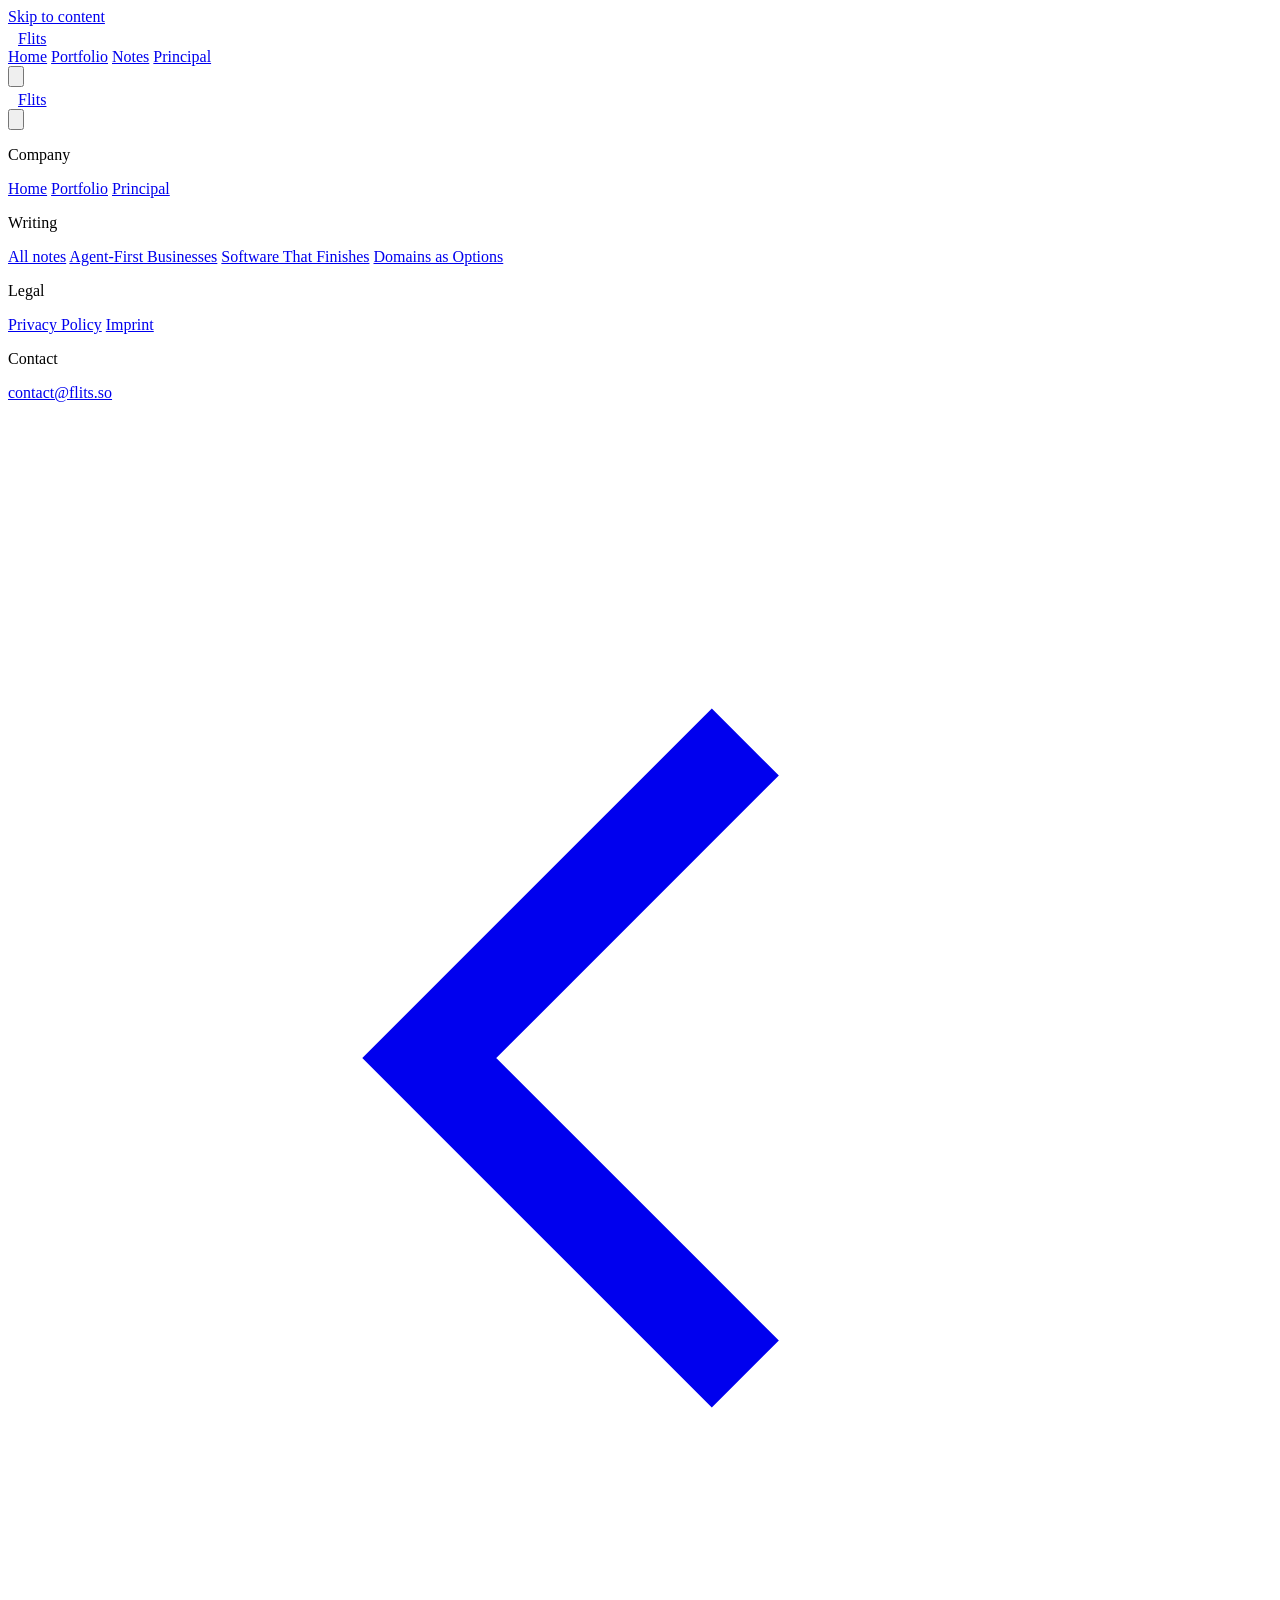
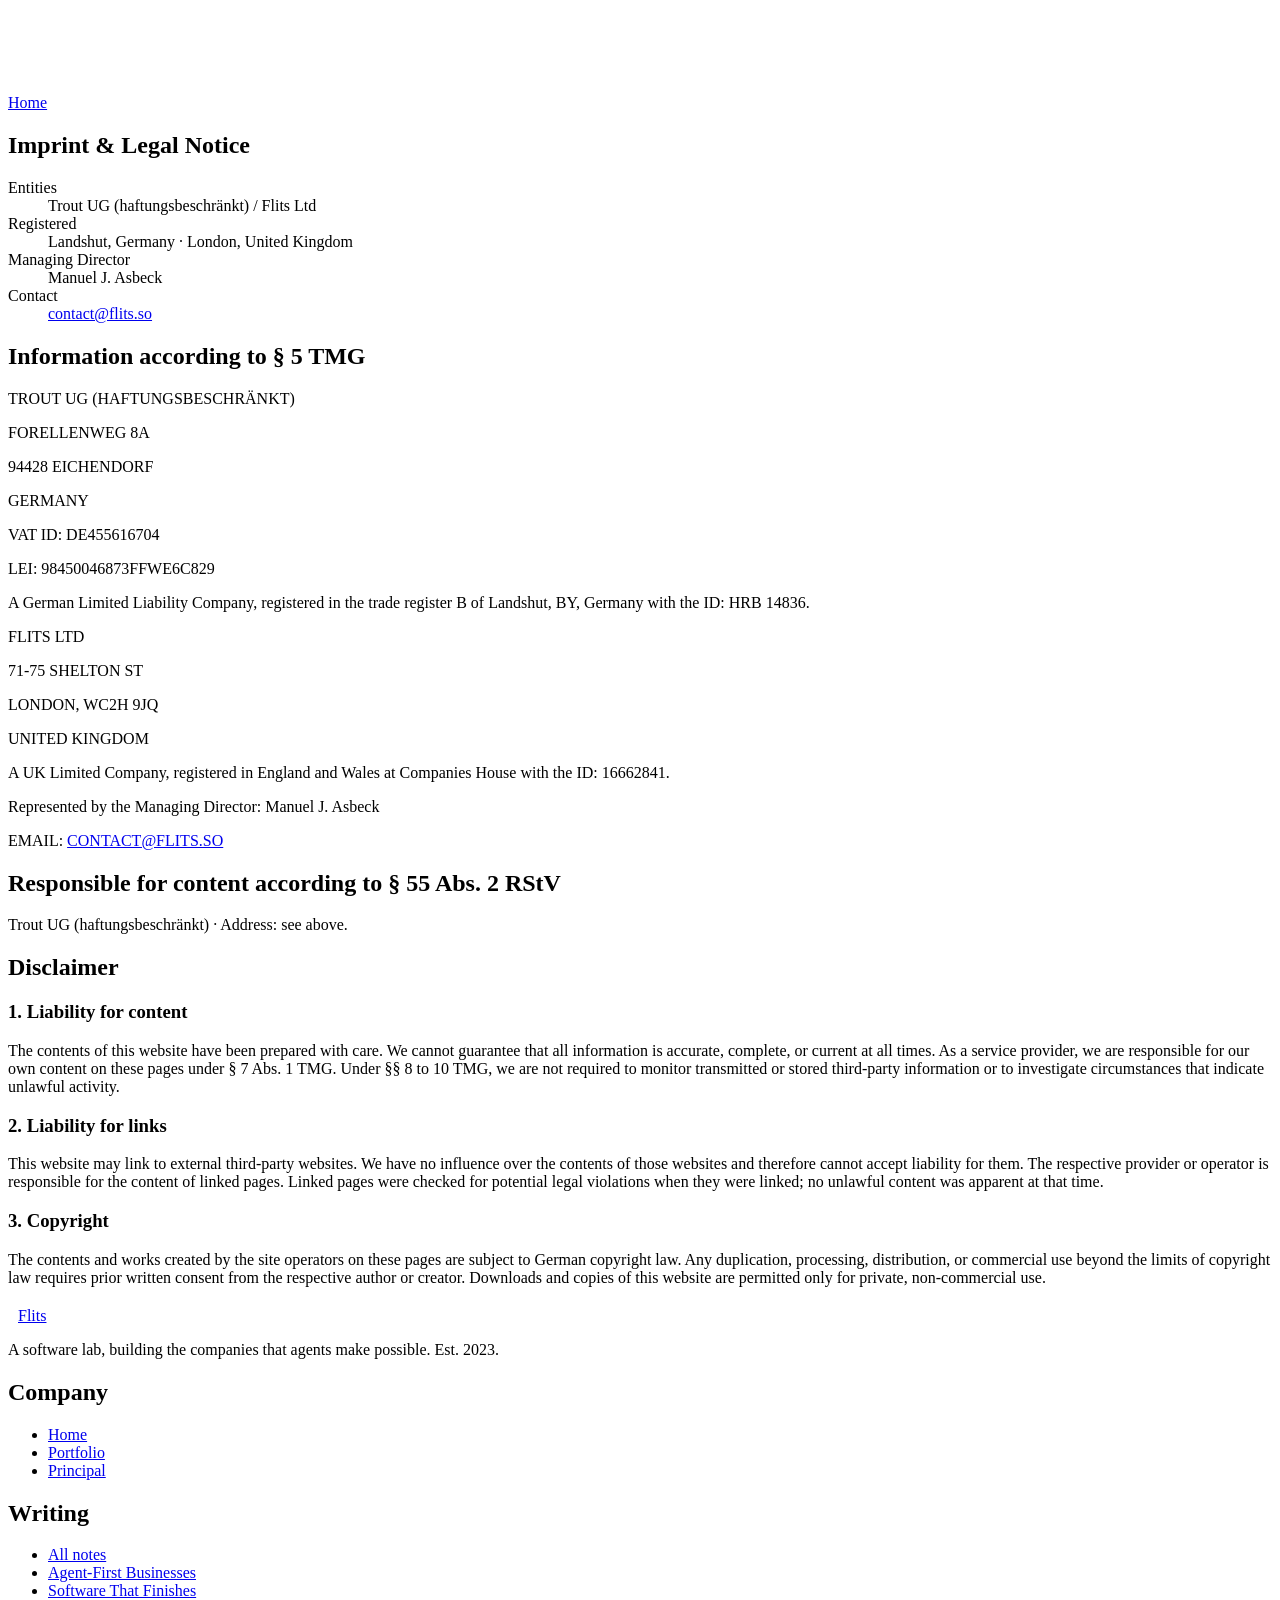
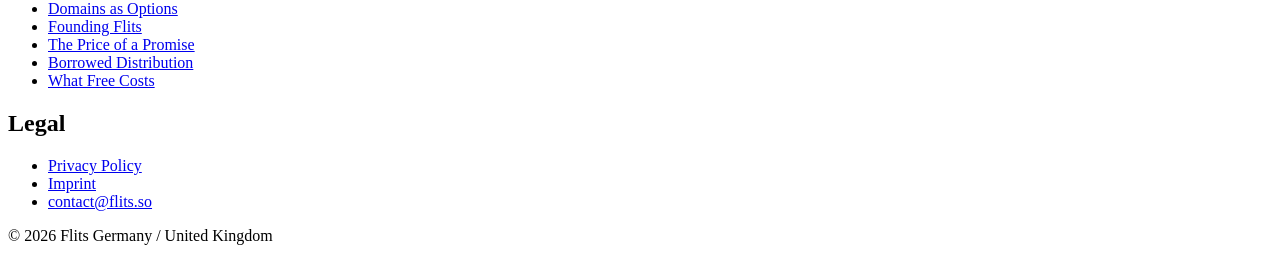
==== legal.html @ b99c8c39 "Migrate domain from flits.cc to flits.so; drop principal section from home Replace every flits.cc UR" ====
<!doctype html>
<html lang="en">
<head>
<meta charset="utf-8" />
<meta name="viewport" content="width=device-width, initial-scale=1" />
<title>Legal Notice &amp; Imprint · Flits</title>
<meta name="description" content="Legal imprint and company registration details for Flits. Operated by Trout UG (haftungsbeschränkt) and Flits Ltd, registered in Germany and the United Kingdom.">
<link rel="canonical" href="https://flits.so/legal">
<meta property="og:title" content="Legal Notice &amp; Imprint · Flits">
<meta property="og:description" content="Legal imprint and company registration details for Flits. Operated by Trout UG (haftungsbeschränkt) and Flits Ltd, registered in Germany and the United Kingdom.">
<meta property="og:url" content="https://flits.so/legal">
<meta property="og:type" content="website">
<meta property="og:site_name" content="Flits">
<meta property="og:image" content="https://flits.so/assets/og.png">
<meta property="og:image:width" content="1200">
<meta property="og:image:height" content="630">
<meta property="og:image:alt" content="Flits, a software lab. Building the companies that agents make possible.">
<meta name="twitter:card" content="summary_large_image">
<meta name="twitter:title" content="Legal Notice &amp; Imprint · Flits">
<meta name="twitter:description" content="Legal imprint and company registration details for Flits. Operated by Trout UG (haftungsbeschränkt) and Flits Ltd, registered in Germany and the United Kingdom.">
<meta name="twitter:image" content="https://flits.so/assets/og.png">
<link rel="preconnect" href="https://fonts.googleapis.com">
<link rel="preconnect" href="https://fonts.gstatic.com" crossorigin>
<link href="https://fonts.googleapis.com/css2?family=Inter:wght@400;500;600&display=swap" rel="stylesheet">
<link rel="stylesheet" href="/assets/flits.css?v=13">
<script src="/assets/theme-color.js?v=1"></script>
<link rel="icon" type="image/png" href="/assets/flits-logo-inverted.png">
<link rel="icon" type="image/png" href="/assets/flits-logo-inverted.png" media="(prefers-color-scheme: light)">
<link rel="icon" type="image/png" href="/assets/flits-logo.png" media="(prefers-color-scheme: dark)">
<script type="application/ld+json">
{
  "@context": "https://schema.org",
  "@graph": [
    {
      "@type": "WebPage",
      "url": "https://flits.so/legal",
      "name": "Legal Notice &amp; Imprint · Flits",
      "isPartOf": {
        "@id": "https://flits.so/#website"
      },
      "publisher": {
        "@id": "https://flits.so/#organization"
      }
    }
  ]
}
</script>
</head>
<body>

<a class="skip-link" href="#main">Skip to content</a>

<header class="site-header">
  <div class="wrap nav">
    <a class="wordmark" href="/"><img src="/assets/flits-mark.png" alt="" width="10" height="18"><span>Flits</span></a>
    <nav class="nav-links" aria-label="Primary">
      <a href="/">Home</a>
      <a href="/#portfolio">Portfolio</a>
      <a href="/notes">Notes</a>
      <a href="/principal">Principal</a>
    </nav>
    <div class="nav-actions">
      <button class="icon-btn" type="button" data-menu aria-label="Open menu" aria-controls="menu" aria-expanded="false">
        <svg viewBox="0 0 24 24" fill="none" stroke="currentColor" stroke-width="1.7" stroke-linejoin="round" aria-hidden="true"><rect x="3" y="4.75" width="18" height="14.5" rx="3.5"/><path d="M9.25 4.75v14.5" stroke-linecap="round"/><path d="M6.5 4.75h2.75v14.5H6.5A3.5 3.5 0 0 1 3 15.75v-7.5a3.5 3.5 0 0 1 3.5-3.5z" fill="currentColor" stroke="none" opacity="0.9"/></svg>
      </button>
    </div>
  </div>
</header>

<div class="menu" id="menu" data-open="false" aria-hidden="true">
  <div class="menu__bar wrap">
    <a class="wordmark" href="/"><img src="/assets/flits-mark.png" alt="" width="10" height="18"><span>Flits</span></a>
    <div class="nav-actions">
      <button class="icon-btn" type="button" data-menu-close aria-label="Close menu">
        <svg viewBox="0 0 24 24" fill="none" stroke="currentColor" stroke-width="1.7" stroke-linecap="round" aria-hidden="true"><path d="M6 6l12 12M18 6L6 18"/></svg>
      </button>
    </div>
  </div>
  <div class="menu__body">
    <div class="menu__group">
      <p class="menu__label">Company</p>
      <a href="/">Home</a>
      <a href="/#portfolio">Portfolio</a>
      <a href="/principal">Principal</a>
    </div>
    <div class="menu__group">
      <p class="menu__label">Writing</p>
      <!-- Most recent three only; the full list lives on /notes and in the footer. -->
      <a href="/notes">All notes</a>
      <a href="/notes/agent-first-businesses">Agent-First Businesses</a>
      <a href="/notes/software-that-finishes">Software That Finishes</a>
      <a href="/notes/domains-as-options">Domains as Options</a>
    </div>
    <div class="menu__group">
      <p class="menu__label">Legal</p>
      <a href="/privacy">Privacy Policy</a>
      <a href="/legal">Imprint</a>
    </div>
    <div class="menu__group">
      <p class="menu__label">Contact</p>
      <a href="mailto:contact@flits.so">contact@flits.so</a>
    </div>
  </div>
</div>


<main id="main">

  <div class="wrap" style="padding-top:24px">
    <a class="back-link" href="/"><svg viewBox="0 0 24 24" fill="none" stroke="currentColor" stroke-width="1.8" aria-hidden="true"><path d="M14 6l-6 6 6 6"/></svg>Home</a>
  </div>

  <section class="page-hero wrap">
    <div class="page-hero__inner">
      <h1 class="h1">Imprint &amp; Legal Notice</h1>
    </div>
  </section>

  <section class="wrap section--tight">
    <dl class="specs">
      <div><dt>Entities</dt><dd>Trout UG (haftungsbeschränkt) / Flits Ltd</dd></div>
      <div><dt>Registered</dt><dd>Landshut, Germany · London, United Kingdom</dd></div>
      <div><dt>Managing Director</dt><dd>Manuel J. Asbeck</dd></div>
      <div><dt>Contact</dt><dd><a href="mailto:contact@flits.so">contact@flits.so</a></dd></div>
    </dl>
  </section>

  <section class="wrap section--tight">
  <section class="prose">
    <h2>Information according to § 5 TMG</h2>
    <p class="kv">TROUT UG (HAFTUNGSBESCHRÄNKT)</p>
    <p class="kv">FORELLENWEG 8A</p>
    <p class="kv">94428 EICHENDORF</p>
    <p class="kv">GERMANY</p>
    <p class="kv">VAT ID: DE455616704</p>
    <p class="kv">LEI: 98450046873FFWE6C829</p>
    <p>A German Limited Liability Company, registered in the trade register B of Landshut, BY, Germany with the ID: HRB 14836.</p>
    <p class="kv">FLITS LTD</p>
    <p class="kv">71-75 SHELTON ST</p>
    <p class="kv">LONDON, WC2H 9JQ</p>
    <p class="kv">UNITED KINGDOM</p>
    <p>A UK Limited Company, registered in England and Wales at Companies House with the ID: 16662841.</p>
    <p>Represented by the Managing Director: Manuel J. Asbeck</p>
    <p class="kv">EMAIL: <a href="mailto:contact@flits.so">CONTACT@FLITS.SO</a></p>
  </section>

  <section class="prose">
    <h2>Responsible for content according to § 55 Abs. 2 RStV</h2>
    <p>Trout UG (haftungsbeschränkt) · Address: see above.</p>
  </section>

  <section class="prose">
    <h2>Disclaimer</h2>
    <h3>1. Liability for content</h3>
    <p>The contents of this website have been prepared with care. We cannot guarantee that all information is accurate, complete, or current at all times. As a service provider, we are responsible for our own content on these pages under § 7 Abs. 1 TMG. Under §§ 8 to 10 TMG, we are not required to monitor transmitted or stored third-party information or to investigate circumstances that indicate unlawful activity.</p>
    <h3>2. Liability for links</h3>
    <p>This website may link to external third-party websites. We have no influence over the contents of those websites and therefore cannot accept liability for them. The respective provider or operator is responsible for the content of linked pages. Linked pages were checked for potential legal violations when they were linked; no unlawful content was apparent at that time.</p>
    <h3>3. Copyright</h3>
    <p>The contents and works created by the site operators on these pages are subject to German copyright law. Any duplication, processing, distribution, or commercial use beyond the limits of copyright law requires prior written consent from the respective author or creator. Downloads and copies of this website are permitted only for private, non-commercial use.</p>
  </section>
  </section>

</main>

<footer class="site-footer">
  <div class="wrap">
    <div class="footer-grid">
      <div class="footer-brand">
        <a class="wordmark" href="/"><img src="/assets/flits-mark.png" alt="" width="10" height="18"><span>Flits</span></a>
        <p>A software lab, building the companies that agents make possible. Est. 2023.</p>
      </div>
      <div class="footer-col">
        <h2>Company</h2>
        <ul>
          <li><a href="/">Home</a></li>
          <li><a href="/#portfolio">Portfolio</a></li>
          <li><a href="/principal">Principal</a></li>
        </ul>
      </div>
      <div class="footer-col">
        <h2>Writing</h2>
        <ul>
          <li><a href="/notes">All notes</a></li>
          <li><a href="/notes/agent-first-businesses">Agent-First Businesses</a></li>
          <li><a href="/notes/software-that-finishes">Software That Finishes</a></li>
          <li><a href="/notes/domains-as-options">Domains as Options</a></li>
          <li><a href="/notes/founding-flits">Founding Flits</a></li>
          <li><a href="/notes/the-price-of-a-promise">The Price of a Promise</a></li>
          <li><a href="/notes/borrowed-distribution">Borrowed Distribution</a></li>
          <li><a href="/notes/what-free-costs">What Free Costs</a></li>
        </ul>
      </div>
      <div class="footer-col">
        <h2>Legal</h2>
        <ul>
          <li><a href="/privacy">Privacy Policy</a></li>
          <li><a href="/legal">Imprint</a></li>
          <li><a href="mailto:contact@flits.so">contact@flits.so</a></li>
        </ul>
      </div>
    </div>
    <div class="footer-bottom">
      <span>&copy; 2026 Flits</span>
      <span class="spacer">Germany / United Kingdom</span>
    </div>
  </div>
</footer>

<script src="/assets/flits.js?v=6" defer></script>
</body>
</html>
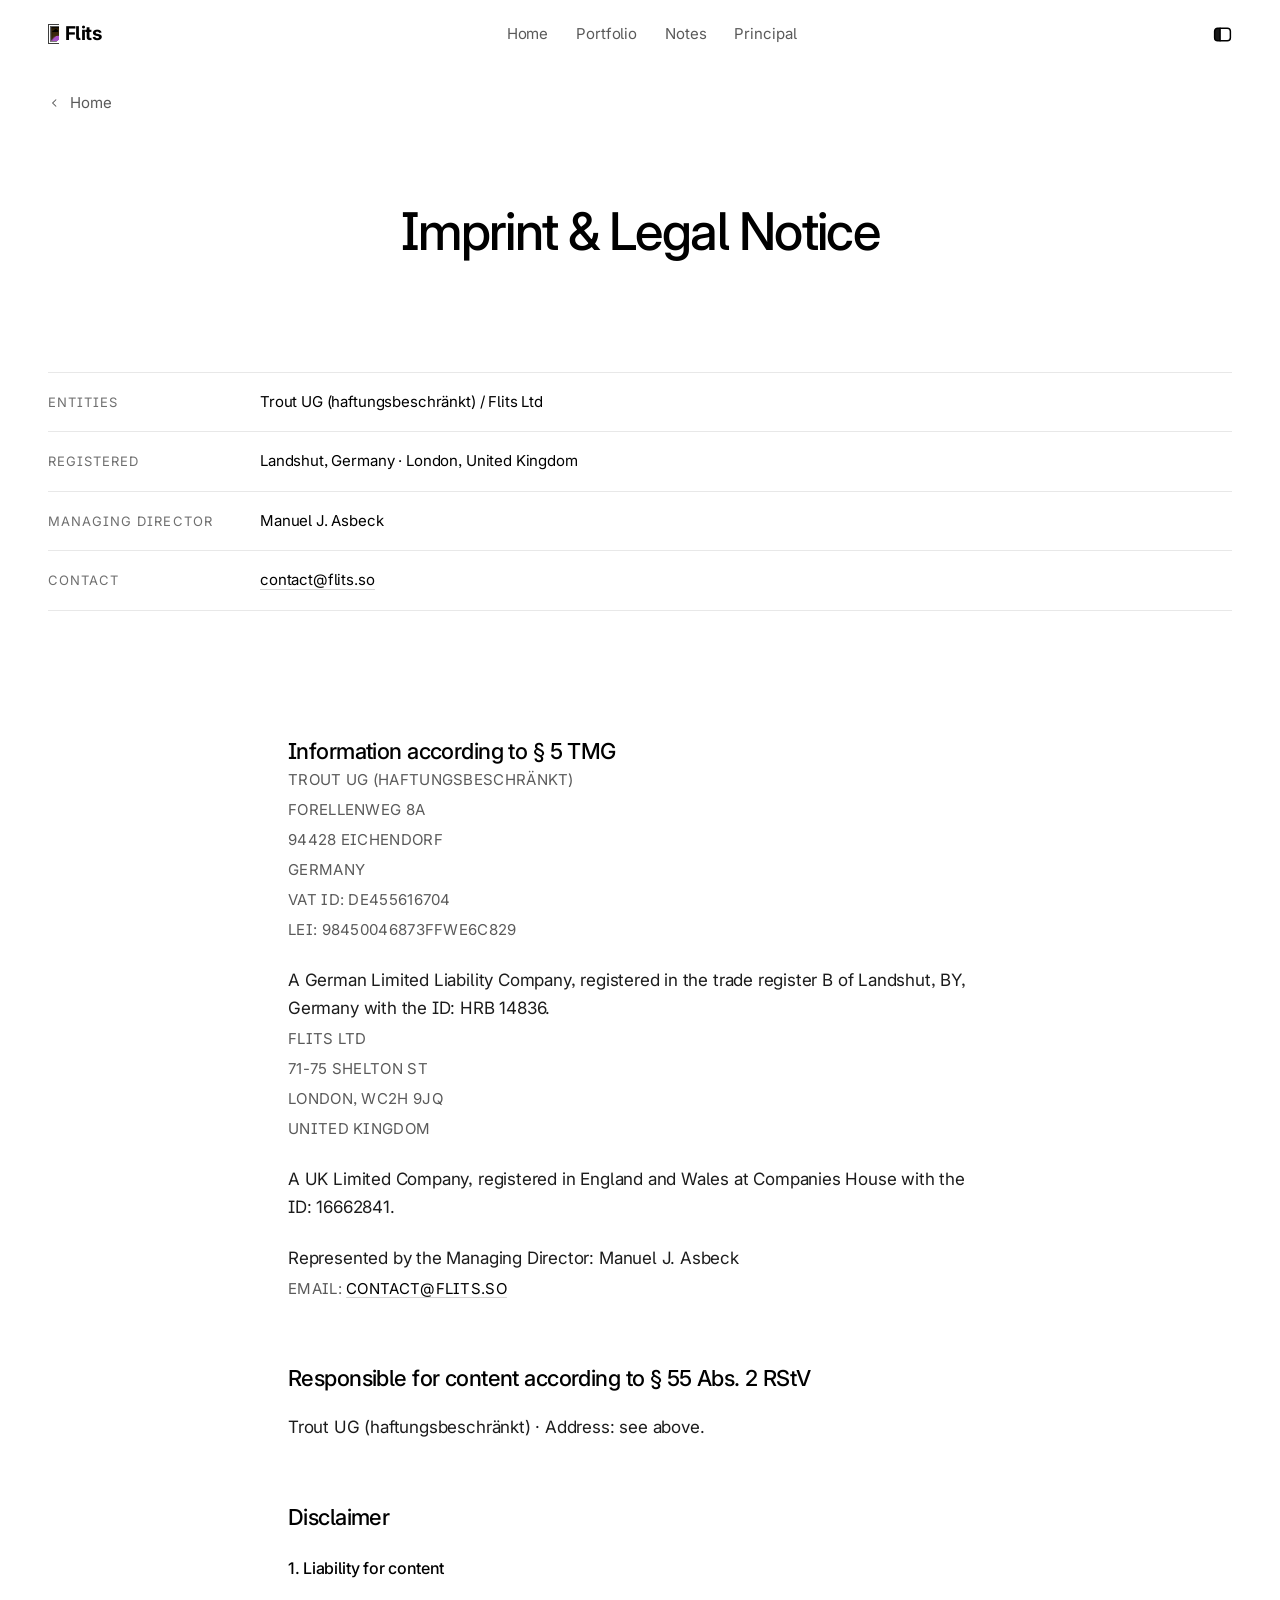
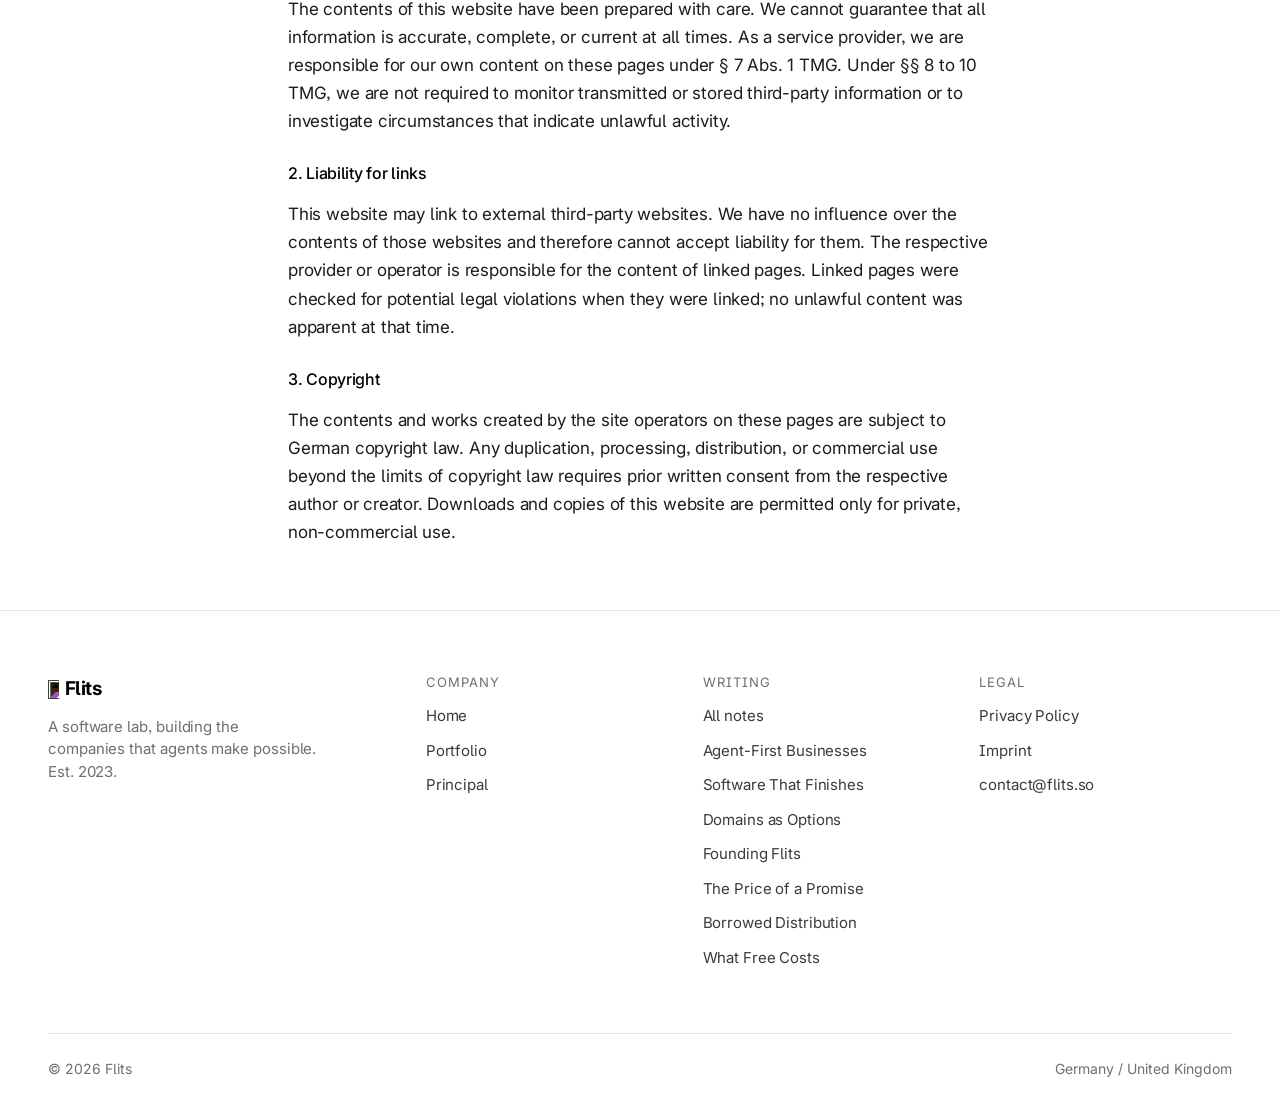
==== commit 46ec5c27: "Add occasional accent shapes behind the type One soft colour bleeding in from the edge of the window" ====
--- a/legal.html
+++ b/legal.html
@@ -22,7 +22,7 @@
 <link rel="preconnect" href="https://fonts.googleapis.com">
 <link rel="preconnect" href="https://fonts.gstatic.com" crossorigin>
 <link href="https://fonts.googleapis.com/css2?family=Inter:wght@400;500;600&display=swap" rel="stylesheet">
-<link rel="stylesheet" href="/assets/flits.css?v=13">
+<link rel="stylesheet" href="/assets/flits.css?v=14">
 <script src="/assets/theme-color.js?v=1"></script>
 <link rel="icon" type="image/png" href="/assets/flits-logo-inverted.png">
 <link rel="icon" type="image/png" href="/assets/flits-logo-inverted.png" media="(prefers-color-scheme: light)">
--- a/assets/flits.css
+++ b/assets/flits.css
@@ -0,0 +1,1286 @@
+/* Flits — design system
+   Black canvas, tight grotesque type, media cards, pill buttons.
+   Ships in dark and light; the palette follows the device setting. */
+
+/* ---------------------------------------------------------------- tokens */
+
+/* Dark is the base palette. Every colour below is overridden in the
+   prefers-color-scheme: light block — nothing else in this file hardcodes
+   a black or a white. */
+
+:root {
+  --bg: #000000;
+  --fg: #ffffff;
+  --muted: #a5a5a5;
+  --faint: #737373;
+  --line: rgba(255, 255, 255, 0.14);
+  --line-soft: rgba(255, 255, 255, 0.08);
+  --surface: #0e0e0e;
+  --surface-2: #171717;
+
+  /* translucent header once scrolled */
+  --header-bg: rgba(0, 0, 0, 0.72);
+  /* soft hover wash on ghost buttons and nav pills */
+  --hover-soft: rgba(255, 255, 255, 0.08);
+
+  /* reversed pair — primary button, selection, skip link */
+  --contrast-bg: #ffffff;
+  --contrast-fg: #000000;
+  --contrast-bg-hover: #d9d9d9;
+
+  --prose-fg: #e6e6e6;
+  --math-fg: #ededed;
+  --footer-link: #d4d4d4;
+
+  /* accent shapes: the one place colour is allowed to touch the canvas.
+     Same six hues as the gradient art, so a page and the art on it agree.
+     These are the pale end of each hue, because on black the tint is
+     multiplied down towards the canvas; the light block below swaps in the
+     saturated end, which is what a white canvas needs instead. */
+  --shape-blue: #7fc4ff;
+  --shape-teal: #86efce;
+  --shape-violet: #b6a6ff;
+  --shape-amber: #ffcd7a;
+  --shape-pink: #ffb4c8;
+  --shape-slate: #b7c2d6;
+
+  /* Ceiling, not a preference: past this the muted grey of a lede stops
+     clearing 4.5:1 against the tint it sits on. */
+  --shape-alpha: 0.28;
+  --shape-blur: 36px;
+
+  /* the wordmark PNG is white artwork; flip it on a light canvas */
+  --logo-filter: none;
+
+  --page: 1440px;
+  --gutter: 20px;
+  --nav-h: 64px;
+  --radius: 10px;
+  --radius-lg: 20px;
+
+  --section-y: clamp(56px, 8vw, 104px);
+
+  --ease: cubic-bezier(0.22, 0.61, 0.36, 1);
+}
+
+@media (prefers-color-scheme: light) {
+  :root {
+    --bg: #ffffff;
+    --fg: #000000;
+    --muted: #5a5a5a;
+    --faint: #6f6f6f;
+    --line: rgba(0, 0, 0, 0.16);
+    --line-soft: rgba(0, 0, 0, 0.09);
+    --surface: #f7f7f7;
+    --surface-2: #eeeeee;
+
+    --header-bg: rgba(255, 255, 255, 0.72);
+    --hover-soft: rgba(0, 0, 0, 0.06);
+
+    --contrast-bg: #000000;
+    --contrast-fg: #ffffff;
+    --contrast-bg-hover: #2e2e2e;
+
+    --prose-fg: #1c1c1c;
+    --math-fg: #111111;
+    --footer-link: #3a3a3a;
+
+    /* On white the tint is blended towards the canvas instead, so the pale
+       end of each hue would wash out to nothing. Same ceiling, same reason. */
+    --shape-blue: #2f7ff0;
+    --shape-teal: #12b892;
+    --shape-violet: #6f5cf0;
+    --shape-amber: #ef8f2c;
+    --shape-pink: #ef6a95;
+    --shape-slate: #6f7d96;
+
+    --shape-alpha: 0.32;
+
+    --logo-filter: invert(1);
+  }
+}
+
+@media (min-width: 768px) {
+  :root { --gutter: 32px; --nav-h: 68px; }
+}
+
+@media (min-width: 1280px) {
+  :root { --gutter: 48px; }
+}
+
+/* ---------------------------------------------------------------- reset */
+
+*, *::before, *::after { box-sizing: border-box; }
+
+* { margin: 0; padding: 0; }
+
+html {
+  background: var(--bg);
+  color-scheme: light dark;
+  -webkit-text-size-adjust: 100%;
+  scroll-behavior: smooth;
+}
+
+@media (prefers-reduced-motion: reduce) {
+  html { scroll-behavior: auto; }
+  *, *::before, *::after {
+    animation-duration: 0.001ms !important;
+    transition-duration: 0.001ms !important;
+  }
+}
+
+body {
+  background: var(--bg);
+  color: var(--fg);
+  font-family: "Inter", ui-sans-serif, -apple-system, BlinkMacSystemFont,
+    "Segoe UI", Helvetica, "Helvetica Neue", Arial, sans-serif;
+  font-size: 16px;
+  font-weight: 400;
+  line-height: 1.5;
+  font-feature-settings: "cv05" 1, "cv08" 1, "ss03" 1;
+  -webkit-font-smoothing: antialiased;
+  -moz-osx-font-smoothing: grayscale;
+  overflow-x: hidden;
+}
+
+img, svg, video { display: block; max-width: 100%; }
+
+a { color: inherit; }
+
+ul, ol { list-style: none; }
+
+button {
+  font: inherit;
+  color: inherit;
+  background: none;
+  border: 0;
+  cursor: pointer;
+}
+
+::selection { background: var(--contrast-bg); color: var(--contrast-fg); }
+
+:focus-visible {
+  outline: 2px solid var(--fg);
+  outline-offset: 3px;
+  border-radius: 4px;
+}
+
+.sr-only {
+  position: absolute;
+  width: 1px;
+  height: 1px;
+  padding: 0;
+  overflow: hidden;
+  clip: rect(0 0 0 0);
+  white-space: nowrap;
+  border: 0;
+}
+
+.skip-link {
+  position: absolute;
+  top: 8px;
+  left: 8px;
+  z-index: 200;
+  padding: 10px 16px;
+  border-radius: 999px;
+  background: var(--contrast-bg);
+  color: var(--contrast-fg);
+  transform: translateY(-200%);
+}
+
+.skip-link:focus { transform: none; }
+
+/* ---------------------------------------------------------------- layout */
+
+.wrap {
+  width: 100%;
+  max-width: var(--page);
+  margin: 0 auto;
+  padding-inline: var(--gutter);
+}
+
+.section { padding-block: var(--section-y); }
+
+/* anchors clear the sticky bar */
+[id] { scroll-margin-top: calc(var(--nav-h) + 20px); }
+
+.section--tight { padding-block: clamp(40px, 5vw, 72px); }
+
+.rule {
+  border: 0;
+  border-top: 1px solid var(--line-soft);
+}
+
+/* ---------------------------------------------------------------- type */
+
+h1, h2, h3, h4 {
+  font-weight: 500;
+  letter-spacing: -0.02em;
+  line-height: 1.1;
+  text-wrap: balance;
+}
+
+.display {
+  font-size: clamp(2.125rem, 7.6vw, 4.25rem);
+  line-height: 1.06;
+  letter-spacing: -0.03em;
+}
+
+.h1 {
+  font-size: clamp(1.875rem, 6.6vw, 3.25rem);
+  line-height: 1.07;
+  letter-spacing: -0.03em;
+}
+
+.h2 {
+  font-size: clamp(1.1875rem, 4.4vw, 1.75rem);
+  font-weight: 400;
+  line-height: 1.15;
+  letter-spacing: -0.025em;
+}
+
+.h3 {
+  font-size: clamp(1.0625rem, 1.8vw, 1.1875rem);
+  letter-spacing: -0.022em;
+}
+
+.lede {
+  font-size: clamp(1rem, 3.7vw, 1.125rem);
+  line-height: 1.5;
+  letter-spacing: -0.011em;
+  color: var(--muted);
+  text-wrap: pretty;
+}
+
+.eyebrow {
+  display: flex;
+  flex-wrap: wrap;
+  align-items: center;
+  gap: 8px 16px;
+  font-size: clamp(0.875rem, 3.2vw, 0.9375rem);
+  letter-spacing: -0.005em;
+  color: var(--faint);
+}
+
+.eyebrow strong {
+  font-weight: 400;
+  color: var(--fg);
+}
+
+.center { text-align: center; }
+
+.center .eyebrow { justify-content: center; }
+
+.stack > * + * { margin-top: var(--stack, 24px); }
+
+/* ---------------------------------------------------------------- header */
+
+.site-header {
+  position: sticky;
+  top: 0;
+  z-index: 100;
+  background: transparent;
+  transition: background 0.25s var(--ease), backdrop-filter 0.25s var(--ease);
+}
+
+.site-header.is-stuck {
+  background: var(--header-bg);
+  backdrop-filter: saturate(160%) blur(14px);
+  -webkit-backdrop-filter: saturate(160%) blur(14px);
+}
+
+.nav {
+  display: flex;
+  align-items: center;
+  justify-content: space-between;
+  gap: 24px;
+  height: var(--nav-h);
+}
+
+.wordmark {
+  display: inline-flex;
+  align-items: center;
+  gap: 6px;
+  font-size: clamp(1.0625rem, 4vw, 1.1875rem);
+  font-weight: 700;
+  letter-spacing: -0.032em;
+  text-decoration: none;
+}
+
+.wordmark img {
+  width: auto;
+  height: 1.05em;
+  filter: var(--logo-filter);
+}
+
+.nav-links {
+  display: none;
+  align-items: center;
+  gap: 4px;
+}
+
+.nav-links a {
+  padding: 8px 12px;
+  border-radius: 999px;
+  font-size: 0.9375rem;
+  letter-spacing: -0.008em;
+  color: var(--muted);
+  text-decoration: none;
+  transition: color 0.18s var(--ease), background 0.18s var(--ease);
+}
+
+.nav-links a:hover,
+.nav-links a[aria-current="page"] {
+  color: var(--fg);
+  background: var(--hover-soft);
+}
+
+.nav-actions {
+  display: flex;
+  align-items: center;
+  gap: 2px;
+  margin-right: -10px;
+}
+
+.icon-btn {
+  display: inline-grid;
+  place-items: center;
+  width: 40px;
+  height: 40px;
+  border-radius: 999px;
+  color: var(--fg);
+  transition: opacity 0.18s var(--ease), background 0.18s var(--ease);
+}
+
+.icon-btn:hover { opacity: 0.65; }
+
+.icon-btn svg {
+  width: 21px;
+  height: 21px;
+  stroke: currentColor;
+}
+
+@media (min-width: 900px) {
+  .nav-links { display: flex; }
+}
+
+/* ---- slide-over menu ---- */
+
+.menu {
+  position: fixed;
+  inset: 0;
+  z-index: 150;
+  display: grid;
+  grid-template-rows: var(--nav-h) 1fr;
+  background: var(--bg);
+  visibility: hidden;
+  opacity: 0;
+  transition: opacity 0.22s var(--ease), visibility 0.22s var(--ease);
+}
+
+.menu[data-open="true"] {
+  visibility: visible;
+  opacity: 1;
+}
+
+/* The panel fades in over a page of the same colour, so on its own the fade
+   is invisible and opening reads as an instant jump. The groups carry the
+   motion instead: they rise and settle in sequence, which is the part the eye
+   actually registers. The delays apply only while opening, so closing
+   collapses at once rather than unwinding. */
+
+.menu__group {
+  opacity: 0;
+  transform: translateY(12px);
+  transition: opacity 0.3s var(--ease), transform 0.3s var(--ease);
+}
+
+.menu[data-open="true"] .menu__group {
+  opacity: 1;
+  transform: none;
+}
+
+.menu[data-open="true"] .menu__group:nth-child(1) { transition-delay: 0.05s; }
+.menu[data-open="true"] .menu__group:nth-child(2) { transition-delay: 0.1s; }
+.menu[data-open="true"] .menu__group:nth-child(3) { transition-delay: 0.15s; }
+.menu[data-open="true"] .menu__group:nth-child(4) { transition-delay: 0.2s; }
+
+@media (prefers-reduced-motion: reduce) {
+  .menu__group { opacity: 1; transform: none; }
+  .menu[data-open="true"] .menu__group { transition-delay: 0s; }
+}
+
+.menu__bar {
+  display: flex;
+  align-items: center;
+  justify-content: space-between;
+  width: 100%;
+  max-width: var(--page);
+  margin: 0 auto;
+  padding-inline: var(--gutter);
+}
+
+.menu__body {
+  overflow-y: auto;
+  padding: 24px var(--gutter) 64px;
+  width: 100%;
+  max-width: var(--page);
+  margin: 0 auto;
+}
+
+.menu__group + .menu__group {
+  margin-top: 32px;
+  padding-top: 32px;
+  border-top: 1px solid var(--line-soft);
+}
+
+.menu__label {
+  font-size: 0.8125rem;
+  letter-spacing: 0.06em;
+  text-transform: uppercase;
+  color: var(--faint);
+  margin-bottom: 12px;
+}
+
+.menu__body a {
+  display: block;
+  padding: 9px 0;
+  font-size: 1.1875rem;
+  font-weight: 500;
+  letter-spacing: -0.026em;
+  text-decoration: none;
+}
+
+.menu__body a:hover { color: var(--muted); }
+
+body.is-locked { overflow: hidden; }
+
+/* ---- search overlay ---- */
+
+.search {
+  position: fixed;
+  inset: 0;
+  z-index: 160;
+  background: var(--bg);
+  display: grid;
+  grid-template-rows: auto 1fr;
+  visibility: hidden;
+  opacity: 0;
+  transition: opacity 0.18s var(--ease), visibility 0.18s var(--ease);
+}
+
+.search[data-open="true"] {
+  visibility: visible;
+  opacity: 1;
+}
+
+.search__bar {
+  display: flex;
+  align-items: center;
+  gap: 12px;
+  height: var(--nav-h);
+  border-bottom: 1px solid var(--line-soft);
+}
+
+.search__bar svg {
+  flex: none;
+  width: 22px;
+  height: 22px;
+  stroke: var(--muted);
+}
+
+.search__bar input {
+  flex: 1;
+  min-width: 0;
+  height: 100%;
+  border: 0;
+  background: none;
+  color: var(--fg);
+  font: inherit;
+  font-size: 1rem;
+  letter-spacing: -0.01em;
+  outline: none;
+}
+
+.search__bar input::placeholder { color: var(--faint); }
+
+.search__results {
+  overflow-y: auto;
+  padding: 12px var(--gutter) 64px;
+}
+
+.search__results a {
+  display: block;
+  padding: 18px 0;
+  border-bottom: 1px solid var(--line-soft);
+  text-decoration: none;
+}
+
+.search__results a:hover { opacity: 0.7; }
+
+.search__results h2 {
+  font-size: 1rem;
+  font-weight: 400;
+  letter-spacing: -0.018em;
+}
+
+.search__results p {
+  margin-top: 4px;
+  font-size: 0.9375rem;
+  color: var(--faint);
+}
+
+.search__empty {
+  padding: 24px 0;
+  color: var(--faint);
+}
+
+/* ---------------------------------------------------------------- buttons */
+
+.btn {
+  display: inline-flex;
+  align-items: center;
+  justify-content: center;
+  gap: 8px;
+  min-height: 46px;
+  padding: 0 22px;
+  border-radius: 999px;
+  font-size: clamp(0.875rem, 3.3vw, 0.9375rem);
+  font-weight: 500;
+  letter-spacing: -0.012em;
+  text-decoration: none;
+  white-space: nowrap;
+  transition: background 0.18s var(--ease), color 0.18s var(--ease),
+    border-color 0.18s var(--ease), transform 0.18s var(--ease);
+}
+
+.btn:active { transform: scale(0.985); }
+
+.btn--primary {
+  background: var(--contrast-bg);
+  color: var(--contrast-fg);
+}
+
+.btn--primary:hover { background: var(--contrast-bg-hover); }
+
+.btn--ghost {
+  border: 1px solid var(--line);
+  color: var(--fg);
+}
+
+.btn--ghost:hover {
+  background: var(--hover-soft);
+  border-color: transparent;
+}
+
+.btn-row {
+  display: flex;
+  flex-wrap: wrap;
+  gap: 10px;
+}
+
+.hero .btn-row { flex-wrap: nowrap; }
+
+@media (max-width: 420px) {
+  .hero .btn { padding: 0 18px; }
+}
+
+.center .btn-row { justify-content: center; }
+
+/* ---------------------------------------------------------------- section head */
+
+.section-head {
+  display: flex;
+  align-items: center;
+  justify-content: space-between;
+  gap: 24px;
+  margin-bottom: clamp(24px, 3vw, 40px);
+}
+
+.view-all {
+  flex: none;
+  align-self: center;
+  font-size: 0.875rem;
+  line-height: 1;
+  letter-spacing: -0.01em;
+  color: var(--faint);
+  text-decoration: none;
+  transition: color 0.18s var(--ease);
+}
+
+.view-all:hover { color: var(--muted); }
+
+/* ---------------------------------------------------------------- rails & grids */
+
+.rail {
+  display: grid;
+  grid-auto-flow: column;
+  grid-auto-columns: 72%;
+  gap: 16px;
+  overflow-x: auto;
+  overscroll-behavior-inline: contain;
+  scroll-snap-type: x mandatory;
+  scroll-padding-inline: var(--gutter);
+  padding-inline: var(--gutter);
+  margin-inline: calc(-1 * var(--gutter));
+  scrollbar-width: none;
+}
+
+.rail::-webkit-scrollbar { display: none; }
+
+.rail > * { scroll-snap-align: start; }
+
+@media (min-width: 600px) {
+  .rail { grid-auto-columns: 46%; }
+}
+
+@media (min-width: 1024px) {
+  .rail {
+    grid-auto-flow: row;
+    grid-template-columns: repeat(var(--cols, 3), minmax(0, 1fr));
+    gap: 24px 24px;
+    overflow: visible;
+    padding-inline: 0;
+    margin-inline: 0;
+  }
+}
+
+.grid {
+  display: grid;
+  gap: 24px;
+}
+
+@media (min-width: 700px) {
+  .grid--2 { grid-template-columns: repeat(2, minmax(0, 1fr)); }
+}
+
+@media (min-width: 560px) {
+  .grid--3 { grid-template-columns: repeat(2, minmax(0, 1fr)); }
+}
+
+@media (min-width: 900px) {
+  .grid--3 { grid-template-columns: repeat(3, minmax(0, 1fr)); }
+}
+
+/* ---------------------------------------------------------------- cards */
+
+.card {
+  display: flex;
+  flex-direction: column;
+  gap: 16px;
+  color: inherit;
+  text-decoration: none;
+}
+
+.card__media {
+  position: relative;
+  overflow: hidden;
+  border-radius: var(--radius);
+  aspect-ratio: 1 / 1;
+  background: var(--surface-2);
+}
+
+.card__media--wide { aspect-ratio: 16 / 10; }
+
+.card__media > * {
+  position: absolute;
+  inset: 0;
+  width: 100%;
+  height: 100%;
+  object-fit: cover;
+  transition: transform 0.5s var(--ease);
+}
+
+.card:hover .card__media > * { transform: scale(1.03); }
+
+.card__title {
+  font-size: clamp(1.0625rem, 4.2vw, 1.1875rem);
+  font-weight: 400;
+  line-height: 1.22;
+  letter-spacing: -0.02em;
+  text-wrap: pretty;
+}
+
+.card:hover .card__title { color: var(--muted); }
+
+.card__meta {
+  display: flex;
+  flex-wrap: wrap;
+  gap: 6px 18px;
+  margin-top: auto;
+  padding-top: 4px;
+  font-size: clamp(0.8125rem, 3.1vw, 0.875rem);
+  letter-spacing: -0.005em;
+  color: var(--faint);
+}
+
+.card__meta span:first-child { color: var(--fg); }
+
+.card__body {
+  display: flex;
+  flex-direction: column;
+  gap: 10px;
+  flex: 1;
+}
+
+/* ---- panel card (text only, bordered) ---- */
+
+.panel {
+  display: flex;
+  flex-direction: column;
+  gap: 8px;
+  padding: 22px 20px 24px;
+  border: 1px solid var(--line-soft);
+  border-radius: var(--radius-lg);
+  background: var(--surface);
+  color: inherit;
+  text-decoration: none;
+  transition: background 0.2s var(--ease), border-color 0.2s var(--ease);
+}
+
+a.panel:hover {
+  background: var(--surface-2);
+  border-color: var(--line);
+}
+
+.panel__index {
+  font-size: 0.75rem;
+  letter-spacing: 0.08em;
+  text-transform: uppercase;
+  color: var(--faint);
+}
+
+.panel p {
+  font-size: 0.9375rem;
+  line-height: 1.45;
+  color: var(--muted);
+  letter-spacing: -0.008em;
+  text-wrap: pretty;
+}
+
+/* ---------------------------------------------------------------- hero */
+
+.hero {
+  padding-top: clamp(48px, 9vw, 108px);
+  padding-bottom: clamp(40px, 6vw, 72px);
+}
+
+.hero__inner {
+  max-width: 920px;
+  margin: 0 auto;
+  display: flex;
+  flex-direction: column;
+  align-items: center;
+  gap: clamp(20px, 3vw, 32px);
+}
+
+.hero .lede { max-width: 640px; }
+
+.page-hero {
+  padding-top: clamp(40px, 7vw, 88px);
+  padding-bottom: clamp(28px, 4vw, 48px);
+}
+
+.page-hero__inner {
+  max-width: 860px;
+  margin-inline: auto;
+  display: flex;
+  flex-direction: column;
+  align-items: center;
+  text-align: center;
+  gap: clamp(16px, 2.4vw, 24px);
+}
+
+.page-hero .eyebrow { justify-content: center; }
+
+.page-hero .lede { max-width: 680px; }
+
+/* ---------------------------------------------------------------- gradient art */
+
+.art {
+  position: absolute;
+  inset: 0;
+  border-radius: inherit;
+}
+
+.art--1 {
+  background:
+    radial-gradient(120% 90% at 18% 12%, #7fe4ff 0%, rgba(127, 228, 255, 0) 58%),
+    radial-gradient(100% 100% at 82% 26%, #ffffff 0%, rgba(255, 255, 255, 0) 46%),
+    linear-gradient(148deg, #34c6f4 0%, #1f5fe0 46%, #0b2f8f 100%);
+}
+
+.art--2 {
+  background:
+    radial-gradient(90% 80% at 78% 18%, #ffd977 0%, rgba(255, 217, 119, 0) 60%),
+    radial-gradient(80% 80% at 12% 84%, #ff8a5c 0%, rgba(255, 138, 92, 0) 62%),
+    linear-gradient(160deg, #f7b733 0%, #e2573c 58%, #7a1f3d 100%);
+}
+
+.art--3 {
+  background:
+    radial-gradient(100% 90% at 24% 78%, #b6a6ff 0%, rgba(182, 166, 255, 0) 60%),
+    radial-gradient(80% 70% at 80% 20%, #ffffff 0%, rgba(255, 255, 255, 0) 52%),
+    linear-gradient(140deg, #6f5cf0 0%, #3a2ca8 52%, #140f3a 100%);
+}
+
+.art--4 {
+  background:
+    radial-gradient(90% 90% at 20% 22%, #9ff5d2 0%, rgba(159, 245, 210, 0) 58%),
+    radial-gradient(90% 80% at 84% 82%, #1f8f7a 0%, rgba(31, 143, 122, 0) 62%),
+    linear-gradient(152deg, #3fd6a8 0%, #12806f 54%, #05302f 100%);
+}
+
+.art--5 {
+  background:
+    radial-gradient(100% 80% at 76% 24%, #ffb4c8 0%, rgba(255, 180, 200, 0) 58%),
+    radial-gradient(80% 80% at 16% 80%, #6b4bff 0%, rgba(107, 75, 255, 0) 60%),
+    linear-gradient(146deg, #ff7ea8 0%, #b0399b 52%, #2b1358 100%);
+}
+
+.art--6 {
+  background:
+    radial-gradient(110% 90% at 30% 20%, #e9e9e9 0%, rgba(233, 233, 233, 0) 56%),
+    radial-gradient(90% 80% at 84% 78%, #4a4a4a 0%, rgba(74, 74, 74, 0) 60%),
+    linear-gradient(150deg, #c9c9c9 0%, #6c6c6c 50%, #121212 100%);
+}
+
+.art--grain::after {
+  content: "";
+  position: absolute;
+  inset: 0;
+  opacity: 0.16;
+  background-image: radial-gradient(rgba(255, 255, 255, 0.45) 0.5px, transparent 0.6px);
+  background-size: 4px 4px;
+}
+
+.banner {
+  position: relative;
+  overflow: hidden;
+  border-radius: var(--radius-lg);
+  aspect-ratio: 16 / 9;
+}
+
+@media (min-width: 900px) {
+  .banner { aspect-ratio: 21 / 8; }
+}
+
+/* ---------------------------------------------------------------- accent shapes
+
+   One soft colour, bleeding in from the edge of the page and sitting behind
+   the type. Occasional on purpose: a page gets one, a long page gets two far
+   apart, most pages get none, and it only goes where a stretch of the page is
+   otherwise plain type.
+
+   Decorative and nothing else. The element holds no content, is hidden from
+   assistive technology at the call site, never takes a pointer event, and no
+   layout depends on it. Remove the span and the page is unchanged.
+
+   How it stays behind the words: the section isolates itself, so the shape
+   can sit at z-index -1. That paints it above the section's own background
+   and below every word in it, without touching the content markup. */
+
+.shape-field {
+  position: relative;
+  isolation: isolate;
+}
+
+/* A shape is meant to run off the side of the window; it is not meant to make
+   the document wider than the window, which on a phone costs the reader a
+   zoomed-out page. Clipping here rather than on the section itself is what
+   keeps the cut at the edge of the window instead of at the edge of the text
+   column, which on a wide screen are not the same place. Horizontal only:
+   running past the top and bottom of its section is the point. */
+main { overflow-x: clip; }
+
+.shape {
+  position: absolute;
+  z-index: -1;
+  pointer-events: none;
+  width: var(--shape-w, clamp(280px, 46vw, 540px));
+  aspect-ratio: 1 / 1.04;
+  /* The uneven radius is the whole trick: it stops it reading as a circle. */
+  border-radius: 62% 38% 41% 59% / 47% 57% 43% 53%;
+  background: var(--shape-tint, var(--shape-violet));
+  opacity: var(--shape-alpha);
+  filter: blur(var(--shape-blur));
+}
+
+/* A second silhouette, so two shapes on one page are not the same shape. */
+.shape--b { border-radius: 39% 61% 57% 43% / 56% 44% 56% 44%; }
+
+/* Placement. Both variants measure from the middle of the section, which is
+   also the middle of the viewport, so the shape meets the edge of the window
+   rather than the edge of the text column. --shape-y sets where its centre
+   falls: a length reads from the top of the section, a percentage scales
+   with it. */
+
+.shape--start {
+  top: var(--shape-y, 50%);
+  left: 50%;
+  transform: translate(calc(-50vw - 25%), -50%);
+}
+
+.shape--end {
+  top: var(--shape-y, 50%);
+  left: 50%;
+  transform: translate(calc(50vw - 75%), -50%);
+}
+
+.shape--blue { --shape-tint: var(--shape-blue); }
+.shape--teal { --shape-tint: var(--shape-teal); }
+.shape--violet { --shape-tint: var(--shape-violet); }
+.shape--amber { --shape-tint: var(--shape-amber); }
+.shape--pink { --shape-tint: var(--shape-pink); }
+.shape--slate { --shape-tint: var(--shape-slate); }
+
+/* In a forced palette the tint is not the author's to give, and a blurred
+   block of colour behind text is the one thing that mode exists to remove. */
+@media (forced-colors: active) {
+  .shape { display: none; }
+}
+
+/* ---------------------------------------------------------------- feature split */
+
+.feature {
+  display: grid;
+  gap: clamp(24px, 4vw, 56px);
+  align-items: center;
+}
+
+@media (min-width: 900px) {
+  .feature { grid-template-columns: minmax(0, 5fr) minmax(0, 6fr); }
+  .feature--flip .feature__media { order: 2; }
+}
+
+.feature__media {
+  position: relative;
+  overflow: hidden;
+  border-radius: var(--radius-lg);
+  aspect-ratio: 4 / 5;
+  max-height: 560px;
+}
+
+.feature__media img {
+  position: absolute;
+  inset: 0;
+  width: 100%;
+  height: 100%;
+  object-fit: cover;
+  object-position: center 22%;
+}
+
+.feature__body {
+  display: flex;
+  flex-direction: column;
+  gap: 20px;
+  align-items: flex-start;
+}
+
+/* ---------------------------------------------------------------- spec list */
+
+.specs {
+  display: grid;
+  gap: 0;
+  border-top: 1px solid var(--line-soft);
+}
+
+.specs > div {
+  display: grid;
+  gap: 4px 32px;
+  padding: 18px 0;
+  border-bottom: 1px solid var(--line-soft);
+}
+
+@media (min-width: 700px) {
+  .specs > div { grid-template-columns: minmax(0, 180px) minmax(0, 1fr); }
+}
+
+.specs dt {
+  font-size: 0.8125rem;
+  letter-spacing: 0.08em;
+  text-transform: uppercase;
+  color: var(--faint);
+  padding-top: 2px;
+}
+
+.specs dd {
+  font-size: 0.9375rem;
+  letter-spacing: -0.01em;
+}
+
+.specs dd a { text-decoration: none; border-bottom: 1px solid var(--line); }
+
+.specs dd a:hover { color: var(--muted); }
+
+/* ---------------------------------------------------------------- prose */
+
+.prose {
+  max-width: 44rem;
+  margin-inline: auto;
+  font-size: 1rem;
+  line-height: 1.65;
+  letter-spacing: -0.011em;
+  color: var(--prose-fg);
+}
+
+@media (min-width: 768px) {
+  .prose { font-size: 1.0625rem; }
+}
+
+.prose > * + * { margin-top: 1.35em; }
+
+.prose + .prose { margin-top: clamp(40px, 5vw, 64px); }
+
+.prose p { text-wrap: pretty; }
+
+.prose h2 {
+  font-size: clamp(1.1875rem, 2.2vw, 1.375rem);
+  letter-spacing: -0.026em;
+  color: var(--fg);
+  margin-top: 2.2em;
+  margin-bottom: 0.1em;
+}
+
+.prose h3 {
+  font-size: 1rem;
+  font-weight: 500;
+  letter-spacing: -0.018em;
+  color: var(--fg);
+  margin-top: 1.9em;
+  margin-bottom: -0.35em;
+}
+
+.prose h2:first-child,
+.prose h3:first-child { margin-top: 0; }
+
+.prose em { font-style: italic; }
+
+.prose strong { font-weight: 600; color: var(--fg); }
+
+.prose a {
+  color: var(--fg);
+  text-decoration: underline;
+  text-decoration-color: var(--line);
+  text-underline-offset: 0.22em;
+}
+
+.prose a:hover { text-decoration-color: currentColor; }
+
+.prose .kv {
+  font-size: 0.9375rem;
+  letter-spacing: 0.02em;
+  color: var(--muted);
+  margin-top: 0.35em;
+}
+
+.prose .li {
+  position: relative;
+  padding-left: 1.1em;
+  margin-top: 0.5em;
+  color: var(--prose-fg);
+}
+
+.prose .li::before {
+  content: "";
+  position: absolute;
+  left: 0;
+  top: 0.72em;
+  width: 5px;
+  height: 1px;
+  background: var(--faint);
+}
+
+.prose br { display: none; }
+
+.prose pre.code,
+pre.code {
+  font-family: ui-monospace, SFMono-Regular, "SF Mono", Menlo, Consolas, monospace;
+  font-size: 0.875rem;
+  line-height: 1.7;
+  color: var(--muted);
+  background: var(--surface);
+  border: 1px solid var(--line-soft);
+  border-radius: var(--radius);
+  padding: 20px 22px;
+  overflow-x: auto;
+}
+
+.prose figure { margin-top: 2.2em; }
+
+.prose figure img {
+  width: 100%;
+  border-radius: var(--radius);
+}
+
+.prose figcaption {
+  margin-top: 12px;
+  font-size: 0.9375rem;
+  color: var(--faint);
+}
+
+/* ---------------------------------------------------------------- article */
+
+.article-meta {
+  display: flex;
+  flex-wrap: wrap;
+  justify-content: center;
+  gap: 8px 24px;
+  padding-bottom: clamp(24px, 3vw, 40px);
+  font-size: 0.875rem;
+  color: var(--faint);
+}
+
+.article-meta span:first-child { color: var(--fg); }
+
+.back-link {
+  display: inline-flex;
+  align-items: center;
+  gap: 8px;
+  font-size: 0.9375rem;
+  color: var(--muted);
+  text-decoration: none;
+}
+
+.back-link:hover { color: var(--fg); }
+
+.back-link svg { width: 14px; height: 14px; }
+
+/* ---------------------------------------------------------------- footer */
+
+.site-footer {
+  border-top: 1px solid var(--line-soft);
+  padding-block: clamp(40px, 5vw, 72px) 40px;
+}
+
+.footer-grid {
+  display: grid;
+  gap: 36px 24px;
+  grid-template-columns: repeat(2, minmax(0, 1fr));
+}
+
+@media (min-width: 900px) {
+  .footer-grid { grid-template-columns: minmax(0, 1.4fr) repeat(3, minmax(0, 1fr)); }
+}
+
+.footer-brand {
+  display: flex;
+  flex-direction: column;
+  gap: 12px;
+  grid-column: 1 / -1;
+}
+
+@media (min-width: 900px) {
+  .footer-brand { grid-column: auto; }
+}
+
+.footer-brand p {
+  max-width: 30ch;
+  font-size: 0.9375rem;
+  color: var(--faint);
+  letter-spacing: -0.005em;
+}
+
+.footer-col h2 {
+  font-size: 0.8125rem;
+  font-weight: 400;
+  letter-spacing: 0.08em;
+  text-transform: uppercase;
+  color: var(--faint);
+  margin-bottom: 14px;
+}
+
+.footer-col li + li { margin-top: 10px; }
+
+.footer-col a {
+  font-size: 0.9375rem;
+  letter-spacing: -0.008em;
+  color: var(--footer-link);
+  text-decoration: none;
+}
+
+.footer-col a:hover { color: var(--fg); }
+
+.footer-bottom {
+  display: flex;
+  flex-wrap: wrap;
+  gap: 8px 20px;
+  align-items: center;
+  margin-top: clamp(40px, 5vw, 64px);
+  padding-top: 24px;
+  border-top: 1px solid var(--line-soft);
+  font-size: 0.875rem;
+  color: var(--faint);
+}
+
+.footer-bottom a { text-decoration: none; }
+
+.footer-bottom a:hover { color: var(--fg); }
+
+.footer-bottom .spacer { margin-left: auto; }
+
+@media (max-width: 640px) {
+  .footer-bottom .spacer { margin-left: 0; }
+}
+
+/* ---------------------------------------------------------------- motion */
+
+@view-transition { navigation: auto; }
+
+@keyframes page-in {
+  from { opacity: 0; transform: translateY(10px); }
+  to { opacity: 1; transform: none; }
+}
+
+main { animation: page-in 0.36s var(--ease) both; }
+
+::view-transition-old(root) {
+  animation: fade-out 0.16s ease both;
+}
+
+::view-transition-new(root) {
+  animation: page-in 0.28s var(--ease) both;
+}
+
+@keyframes fade-out {
+  to { opacity: 0; }
+}
+
+@media (prefers-reduced-motion: reduce) {
+  main { animation: none; }
+  @view-transition { navigation: none; }
+}
+
+/* ---------------------------------------------------------------- math */
+
+.math {
+  margin-top: 1.8em;
+  /* Wide formulas scroll sideways. overflow-y has to be stated explicitly:
+     leaving it visible makes it compute to auto next to an auto overflow-x,
+     which let these boxes scroll a few stray pixels vertically off KaTeX's
+     strut heights. */
+  overflow-x: auto;
+  overflow-y: hidden;
+  overscroll-behavior-inline: contain;
+  scrollbar-width: none;
+}
+
+.math::-webkit-scrollbar { display: none; }
+
+.math .katex-display {
+  margin: 0;
+  /* KaTeX renders a little outside this box, so the padding has to sit on it
+     rather than on .math: padding on the scroll container itself grows the
+     scroll height with the client height and absorbs nothing. */
+  padding-block: 8px;
+}
+
+.katex { color: var(--math-fg); }
+
+.prose .math + p { margin-top: 1.6em; }
+
+.prose .math-note {
+  margin-top: 0.9em;
+  font-size: 0.875rem;
+  color: var(--faint);
+}
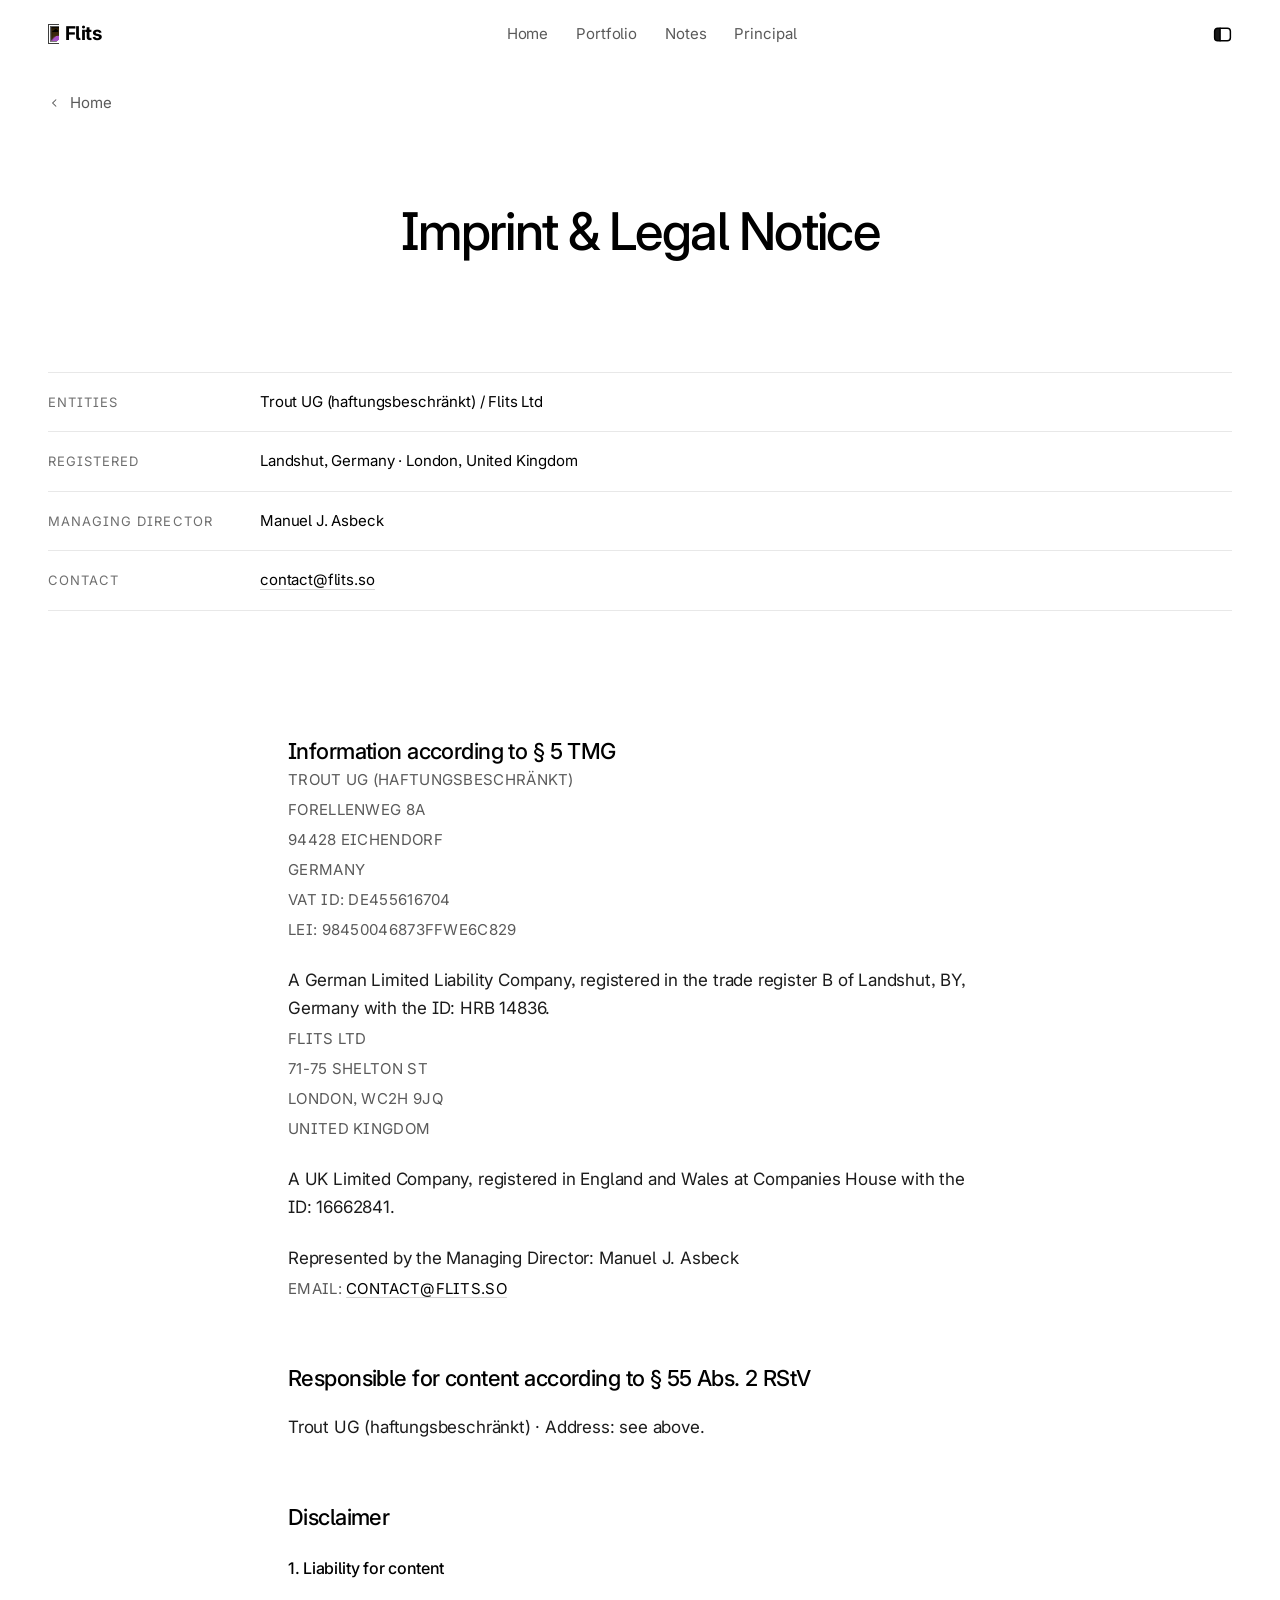
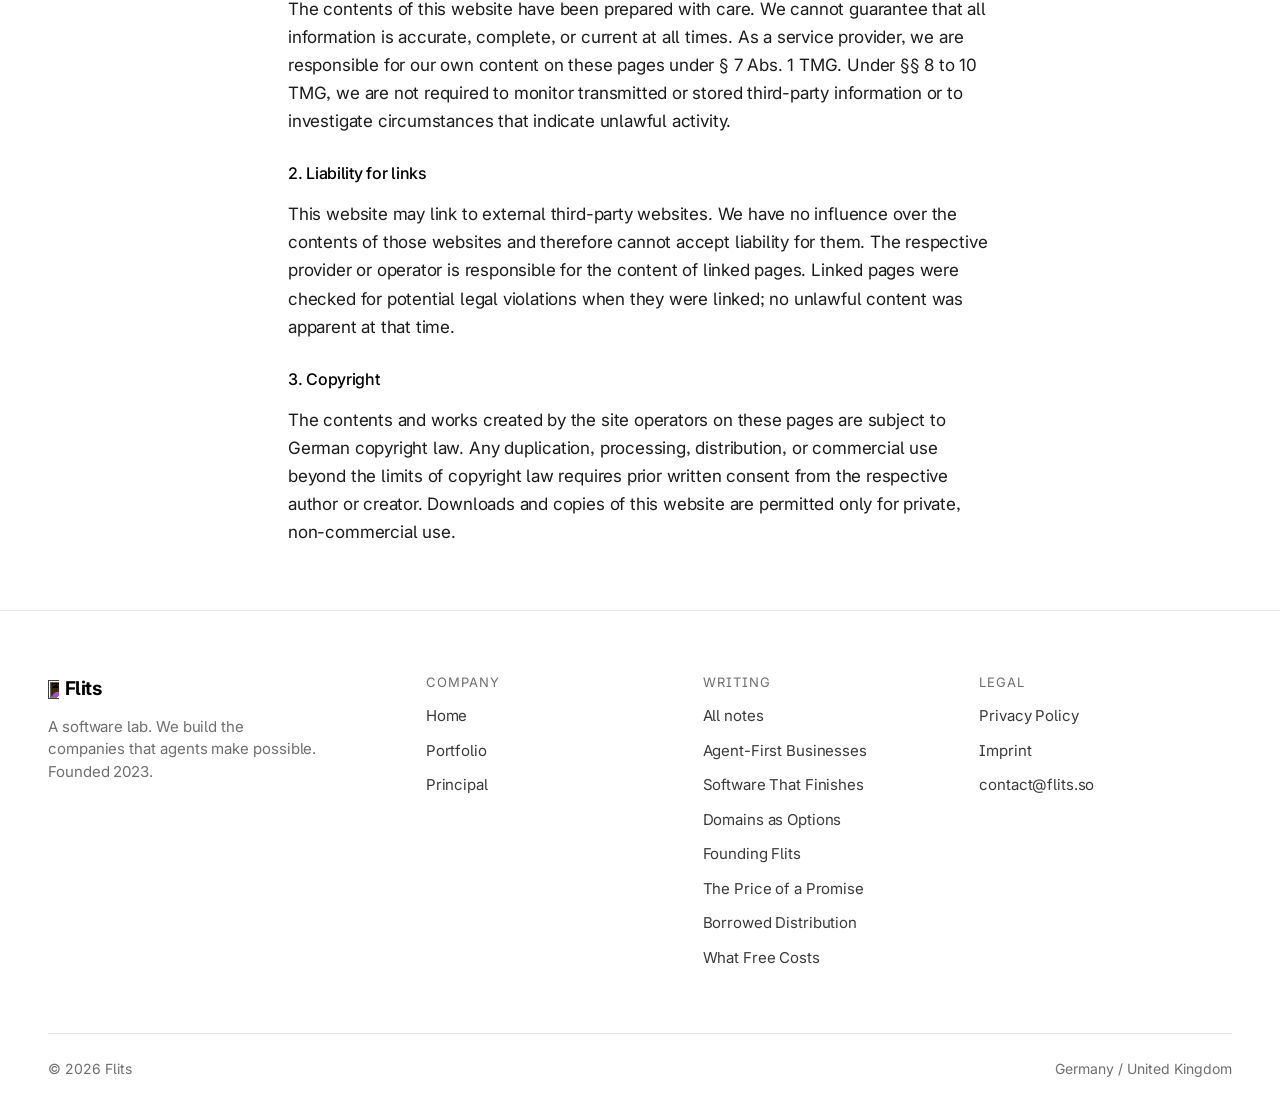
==== commit 1a82b38a: "Rewrite the site in plain English The whole site was written in the register the product cards had p" ====
--- a/legal.html
+++ b/legal.html
@@ -22,7 +22,7 @@
 <link rel="preconnect" href="https://fonts.googleapis.com">
 <link rel="preconnect" href="https://fonts.gstatic.com" crossorigin>
 <link href="https://fonts.googleapis.com/css2?family=Inter:wght@400;500;600&display=swap" rel="stylesheet">
-<link rel="stylesheet" href="/assets/flits.css?v=14">
+<link rel="stylesheet" href="/assets/flits.css?v=16">
 <script src="/assets/theme-color.js?v=1"></script>
 <link rel="icon" type="image/png" href="/assets/flits-logo-inverted.png">
 <link rel="icon" type="image/png" href="/assets/flits-logo-inverted.png" media="(prefers-color-scheme: light)">
@@ -167,7 +167,7 @@
     <div class="footer-grid">
       <div class="footer-brand">
         <a class="wordmark" href="/"><img src="/assets/flits-mark.png" alt="" width="10" height="18"><span>Flits</span></a>
-        <p>A software lab, building the companies that agents make possible. Est. 2023.</p>
+        <p>A software lab. We build the companies that agents make possible. Founded 2023.</p>
       </div>
       <div class="footer-col">
         <h2>Company</h2>
--- a/assets/flits.css
+++ b/assets/flits.css
@@ -31,23 +31,6 @@
   --prose-fg: #e6e6e6;
   --math-fg: #ededed;
   --footer-link: #d4d4d4;
-
-  /* accent shapes: the one place colour is allowed to touch the canvas.
-     Same six hues as the gradient art, so a page and the art on it agree.
-     These are the pale end of each hue, because on black the tint is
-     multiplied down towards the canvas; the light block below swaps in the
-     saturated end, which is what a white canvas needs instead. */
-  --shape-blue: #7fc4ff;
-  --shape-teal: #86efce;
-  --shape-violet: #b6a6ff;
-  --shape-amber: #ffcd7a;
-  --shape-pink: #ffb4c8;
-  --shape-slate: #b7c2d6;
-
-  /* Ceiling, not a preference: past this the muted grey of a lede stops
-     clearing 4.5:1 against the tint it sits on. */
-  --shape-alpha: 0.28;
-  --shape-blur: 36px;
 
   /* the wordmark PNG is white artwork; flip it on a light canvas */
   --logo-filter: none;
@@ -84,17 +67,6 @@
     --prose-fg: #1c1c1c;
     --math-fg: #111111;
     --footer-link: #3a3a3a;
-
-    /* On white the tint is blended towards the canvas instead, so the pale
-       end of each hue would wash out to nothing. Same ceiling, same reason. */
-    --shape-blue: #2f7ff0;
-    --shape-teal: #12b892;
-    --shape-violet: #6f5cf0;
-    --shape-amber: #ef8f2c;
-    --shape-pink: #ef6a95;
-    --shape-slate: #6f7d96;
-
-    --shape-alpha: 0.32;
 
     --logo-filter: invert(1);
   }
@@ -758,6 +730,248 @@
   text-wrap: pretty;
 }
 
+/* ---------------------------------------------------------------- product cards */
+
+/* One card per product, each carrying its own palette. These are the only
+   blocks on the site that do not follow the light/dark tokens: a product's
+   colour is the product's, not the page's, so the pair is set locally and
+   holds in both schemes. Every derived value (dimmed copy, rules, button
+   wash) is mixed from that pair, so a new product needs two hex codes and
+   nothing else. */
+
+/* The same mechanics as .rail, kept separate because this one never collapses
+   into rows: a product card is tall and the artwork bleeds off its bottom
+   edge, so a stacked grid of them turns the section into a wall. It stays a
+   horizontal scroller at every width, and the track is always cut off before
+   the last card so the scroll is visible without a scrollbar. */
+.products {
+  display: grid;
+  grid-auto-flow: column;
+  grid-auto-columns: 86%;
+  gap: 16px;
+  overflow-x: auto;
+  overscroll-behavior-inline: contain;
+  scroll-snap-type: x mandatory;
+  scroll-padding-inline: var(--gutter);
+  padding-inline: var(--gutter);
+  margin-inline: calc(-1 * var(--gutter));
+  scrollbar-width: none;
+}
+
+.products::-webkit-scrollbar { display: none; }
+
+.products > * { scroll-snap-align: start; }
+
+@media (min-width: 600px) {
+  .products { grid-auto-columns: 62%; }
+}
+
+@media (min-width: 1024px) {
+  .products {
+    grid-auto-columns: 46%;
+    gap: 24px;
+  }
+}
+
+.product {
+  --pc-bg: var(--surface);
+  --pc-fg: var(--fg);
+  /* 74% keeps the secondary copy above 4.5:1 on every card below. */
+  --pc-dim: color-mix(in srgb, var(--pc-fg) 74%, var(--pc-bg));
+  --pc-line: color-mix(in srgb, var(--pc-fg) 20%, transparent);
+  --pc-wash: color-mix(in srgb, var(--pc-fg) 9%, transparent);
+  --pc-wash-hover: color-mix(in srgb, var(--pc-fg) 16%, transparent);
+
+  position: relative;
+  overflow: hidden;
+  display: flex;
+  flex-direction: column;
+  border-radius: 26px;
+  background: var(--pc-bg);
+  color: var(--pc-fg);
+}
+
+.product--b2b     { --pc-bg: #dcefee; --pc-fg: #0c3330; }
+.product--looped  { --pc-bg: #e9e1fb; --pc-fg: #241452; }
+.product--bits    { --pc-bg: #ddf0e2; --pc-fg: #0f3520; }
+.product--waterly { --pc-bg: #2b33c4; --pc-fg: #ffffff; --pc-dim: color-mix(in srgb, #ffffff 82%, #2b33c4); }
+.product--next    { --pc-bg: #eceae4; --pc-fg: #1b1a17; }
+
+.product__body {
+  display: flex;
+  flex-direction: column;
+  align-items: flex-start;
+  gap: 18px;
+  padding: clamp(24px, 3.4vw, 34px) clamp(22px, 3.2vw, 34px) 0;
+}
+
+.product__lockup {
+  display: flex;
+  align-items: center;
+  gap: 12px;
+}
+
+.product__icon {
+  flex: none;
+  width: 42px;
+  height: 42px;
+  border-radius: 23%;
+  box-shadow: inset 0 0 0 1px var(--pc-line);
+}
+
+/* The product name stands in for a wordmark, so it is set like the Flits
+   one: same weight and tracking, scaled up. */
+.product__name {
+  font-size: clamp(1.75rem, 5.6vw, 2.375rem);
+  font-weight: 700;
+  line-height: 1;
+  letter-spacing: -0.038em;
+}
+
+.product__meta {
+  display: flex;
+  align-items: center;
+  gap: 10px;
+  font-size: clamp(0.9375rem, 3.4vw, 1rem);
+  letter-spacing: -0.012em;
+}
+
+.product__meta svg {
+  flex: none;
+  width: 18px;
+  height: 18px;
+  stroke: currentColor;
+  fill: none;
+  stroke-width: 1.6;
+  stroke-linecap: round;
+}
+
+/* The facts read as a short timeline: a rule down the left, a ring per item. */
+.product__facts {
+  display: grid;
+  gap: 12px;
+  margin-left: 8px;
+  padding-left: 26px;
+  border-left: 1px solid var(--pc-line);
+}
+
+.product__facts li {
+  position: relative;
+  font-size: clamp(0.9375rem, 3.4vw, 1rem);
+  line-height: 1.4;
+  letter-spacing: -0.012em;
+  color: var(--pc-dim);
+  text-wrap: pretty;
+}
+
+.product__facts li::before {
+  content: "";
+  position: absolute;
+  left: -29px;
+  top: 0.5em;
+  width: 6px;
+  height: 6px;
+  border: 1px solid currentColor;
+  border-radius: 50%;
+}
+
+.product__cta {
+  display: inline-flex;
+  align-items: center;
+  gap: 8px;
+  min-height: 46px;
+  margin-top: 4px;
+  padding: 0 20px;
+  border-radius: 999px;
+  background: var(--pc-wash);
+  color: inherit;
+  font-size: clamp(0.875rem, 3.3vw, 0.9375rem);
+  font-weight: 500;
+  letter-spacing: -0.012em;
+  text-decoration: none;
+  white-space: nowrap;
+  transition: background 0.18s var(--ease), transform 0.18s var(--ease);
+}
+
+.product__cta:hover { background: var(--pc-wash-hover); }
+
+.product__cta:active { transform: scale(0.985); }
+
+.product__cta svg {
+  width: 13px;
+  height: 13px;
+  stroke: currentColor;
+  fill: none;
+  stroke-width: 2;
+  stroke-linecap: round;
+  stroke-linejoin: round;
+}
+
+/* The artwork runs off the bottom edge of the card the way a screenshot
+   would, so the card reads as a window onto the product rather than a box
+   with a picture in it. */
+.product__shot {
+  position: relative;
+  margin-top: auto;
+  height: clamp(160px, 21vw, 200px);
+  /* Decoration only, and the glow below reaches up over the button on any
+     card whose facts wrap to a third line. Nothing in here takes a tap. */
+  pointer-events: none;
+}
+
+.product__shot::before {
+  content: "";
+  position: absolute;
+  inset: -40% -12% 0 20%;
+  background: radial-gradient(58% 74% at 72% 96%, var(--pc-wash-hover), transparent 72%);
+}
+
+.product__shot > img {
+  position: absolute;
+  right: clamp(20px, 3vw, 40px);
+  bottom: -13%;
+  width: clamp(160px, 23vw, 232px);
+  height: auto;
+  border-radius: 23%;
+  box-shadow: 0 24px 54px rgba(0, 0, 0, 0.2), inset 0 0 0 1px var(--pc-line);
+}
+
+/* A line of work rather than one app has no icon of its own, so it gets the
+   Flits bolt on a tile, in the same box and at the same size as the app icons
+   beside it. The artwork is white, so the tile has to stay dark. */
+.product__tile {
+  position: absolute;
+  right: clamp(20px, 3vw, 40px);
+  bottom: -13%;
+  display: grid;
+  place-items: center;
+  width: clamp(160px, 23vw, 232px);
+  aspect-ratio: 1;
+  overflow: hidden;
+  border-radius: 23%;
+  background:
+    radial-gradient(88% 78% at 26% 16%, rgba(255, 255, 255, 0.22), rgba(255, 255, 255, 0) 58%),
+    linear-gradient(150deg, #3fbfae 0%, #126b6b 52%, #05282c 100%);
+  box-shadow: 0 24px 54px rgba(0, 0, 0, 0.2), inset 0 0 0 1px var(--pc-line);
+}
+
+/* The glyph nearly fills its square, so it is inset to sit like an app icon
+   rather than touching the corners. */
+.product__tile > img { width: 76%; height: auto; }
+
+/* The last card has no app to show, so the Flits bolt sits in the same place
+   as a watermark. The mark is white artwork; this card is pale. */
+.product__shot--mark > img {
+  width: auto;
+  height: clamp(150px, 19vw, 190px);
+  right: clamp(24px, 4vw, 60px);
+  bottom: 4%;
+  border-radius: 0;
+  box-shadow: none;
+  opacity: 0.09;
+  filter: invert(1);
+}
+
 /* ---------------------------------------------------------------- hero */
 
 .hero {
@@ -863,81 +1077,6 @@
 
 @media (min-width: 900px) {
   .banner { aspect-ratio: 21 / 8; }
-}
-
-/* ---------------------------------------------------------------- accent shapes
-
-   One soft colour, bleeding in from the edge of the page and sitting behind
-   the type. Occasional on purpose: a page gets one, a long page gets two far
-   apart, most pages get none, and it only goes where a stretch of the page is
-   otherwise plain type.
-
-   Decorative and nothing else. The element holds no content, is hidden from
-   assistive technology at the call site, never takes a pointer event, and no
-   layout depends on it. Remove the span and the page is unchanged.
-
-   How it stays behind the words: the section isolates itself, so the shape
-   can sit at z-index -1. That paints it above the section's own background
-   and below every word in it, without touching the content markup. */
-
-.shape-field {
-  position: relative;
-  isolation: isolate;
-}
-
-/* A shape is meant to run off the side of the window; it is not meant to make
-   the document wider than the window, which on a phone costs the reader a
-   zoomed-out page. Clipping here rather than on the section itself is what
-   keeps the cut at the edge of the window instead of at the edge of the text
-   column, which on a wide screen are not the same place. Horizontal only:
-   running past the top and bottom of its section is the point. */
-main { overflow-x: clip; }
-
-.shape {
-  position: absolute;
-  z-index: -1;
-  pointer-events: none;
-  width: var(--shape-w, clamp(280px, 46vw, 540px));
-  aspect-ratio: 1 / 1.04;
-  /* The uneven radius is the whole trick: it stops it reading as a circle. */
-  border-radius: 62% 38% 41% 59% / 47% 57% 43% 53%;
-  background: var(--shape-tint, var(--shape-violet));
-  opacity: var(--shape-alpha);
-  filter: blur(var(--shape-blur));
-}
-
-/* A second silhouette, so two shapes on one page are not the same shape. */
-.shape--b { border-radius: 39% 61% 57% 43% / 56% 44% 56% 44%; }
-
-/* Placement. Both variants measure from the middle of the section, which is
-   also the middle of the viewport, so the shape meets the edge of the window
-   rather than the edge of the text column. --shape-y sets where its centre
-   falls: a length reads from the top of the section, a percentage scales
-   with it. */
-
-.shape--start {
-  top: var(--shape-y, 50%);
-  left: 50%;
-  transform: translate(calc(-50vw - 25%), -50%);
-}
-
-.shape--end {
-  top: var(--shape-y, 50%);
-  left: 50%;
-  transform: translate(calc(50vw - 75%), -50%);
-}
-
-.shape--blue { --shape-tint: var(--shape-blue); }
-.shape--teal { --shape-tint: var(--shape-teal); }
-.shape--violet { --shape-tint: var(--shape-violet); }
-.shape--amber { --shape-tint: var(--shape-amber); }
-.shape--pink { --shape-tint: var(--shape-pink); }
-.shape--slate { --shape-tint: var(--shape-slate); }
-
-/* In a forced palette the tint is not the author's to give, and a blurred
-   block of colour behind text is the one thing that mode exists to remove. */
-@media (forced-colors: active) {
-  .shape { display: none; }
 }
 
 /* ---------------------------------------------------------------- feature split */
@@ -1119,6 +1258,19 @@
   color: var(--faint);
 }
 
+/* ---------------------------------------------------------------- aside link */
+
+/* Deliberately quiet: a personal-site pointer, not a call to action. */
+.aside-link {
+  margin-top: 28px;
+  font-size: 0.8125rem;
+  color: var(--faint);
+}
+
+.aside-link a { text-decoration: none; border-bottom: 1px solid var(--line-soft); }
+
+.aside-link a:hover { color: var(--muted); }
+
 /* ---------------------------------------------------------------- article */
 
 .article-meta {
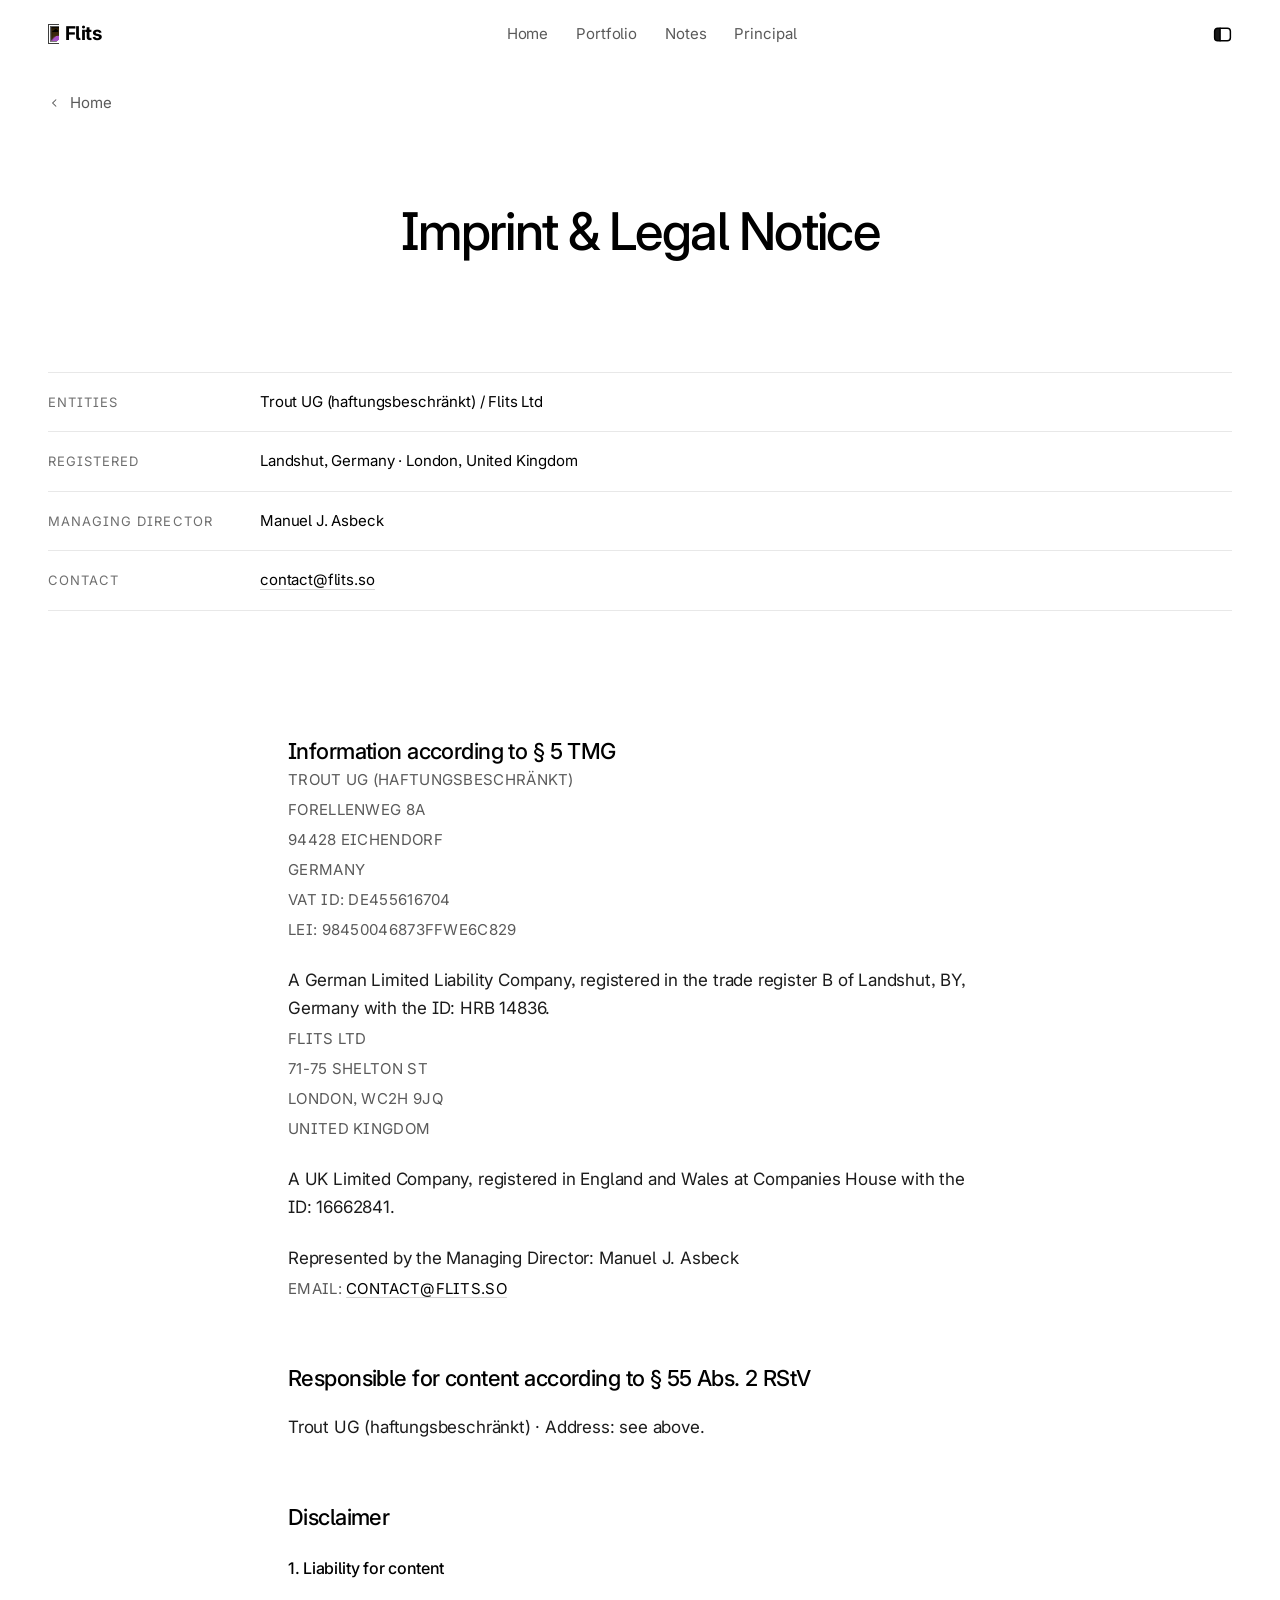
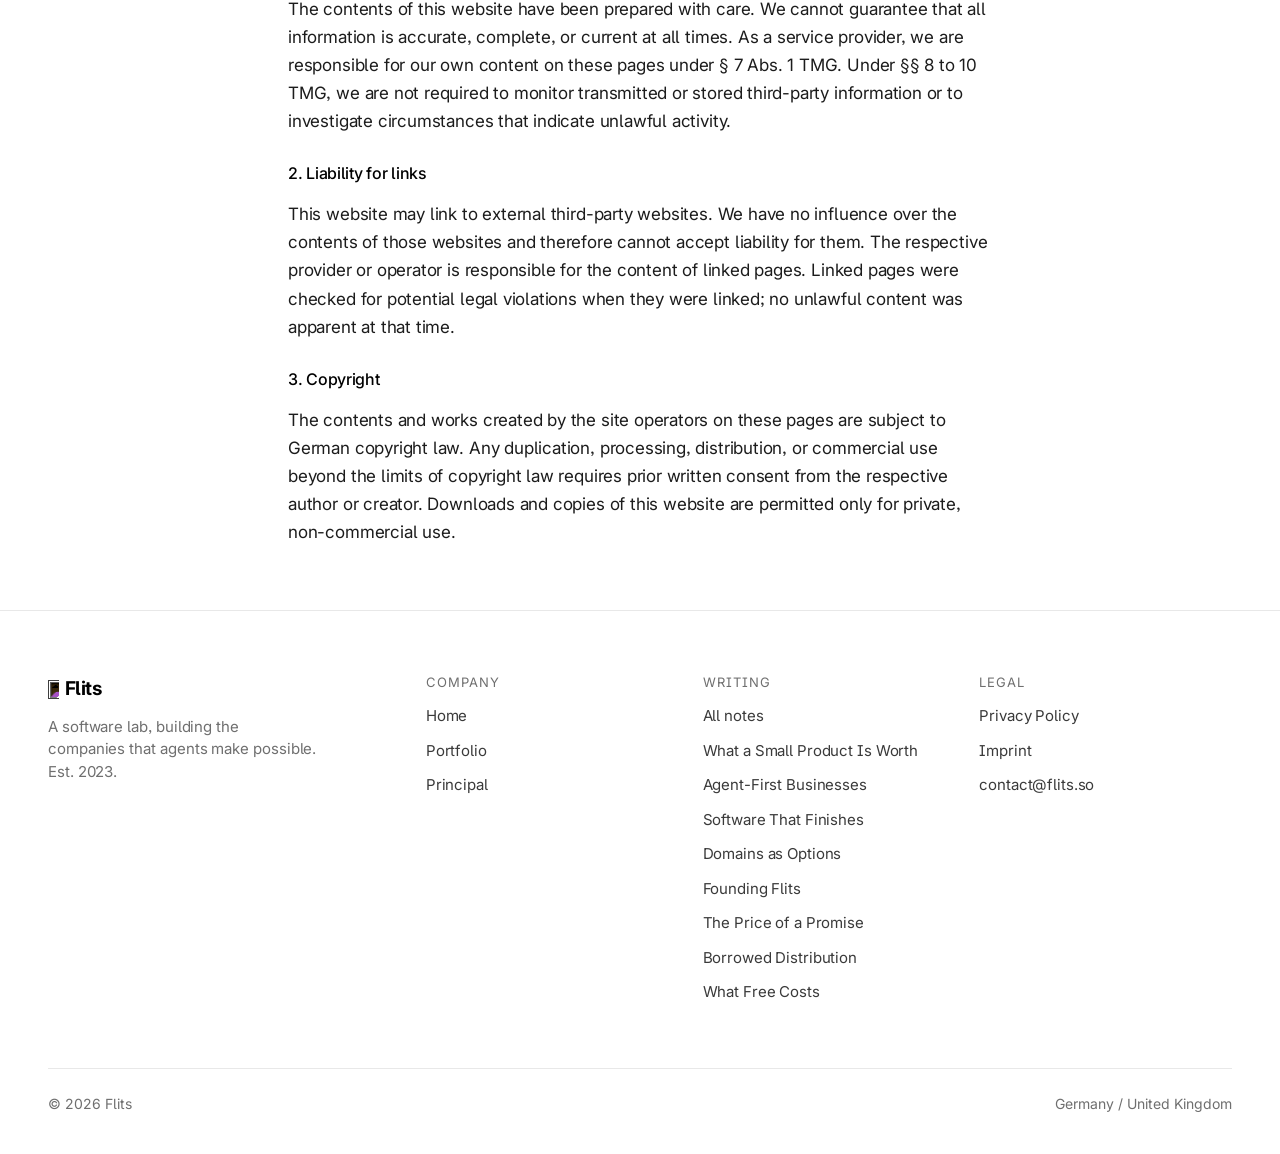
==== commit 83c548fe: "Add "What a Small Product Is Worth", September 2026 The buy-versus-build note. Building a product ta" ====
--- a/legal.html
+++ b/legal.html
@@ -22,7 +22,7 @@
 <link rel="preconnect" href="https://fonts.googleapis.com">
 <link rel="preconnect" href="https://fonts.gstatic.com" crossorigin>
 <link href="https://fonts.googleapis.com/css2?family=Inter:wght@400;500;600&display=swap" rel="stylesheet">
-<link rel="stylesheet" href="/assets/flits.css?v=16">
+<link rel="stylesheet" href="/assets/flits.css?v=13">
 <script src="/assets/theme-color.js?v=1"></script>
 <link rel="icon" type="image/png" href="/assets/flits-logo-inverted.png">
 <link rel="icon" type="image/png" href="/assets/flits-logo-inverted.png" media="(prefers-color-scheme: light)">
@@ -87,9 +87,9 @@
       <p class="menu__label">Writing</p>
       <!-- Most recent three only; the full list lives on /notes and in the footer. -->
       <a href="/notes">All notes</a>
+      <a href="/notes/what-a-small-product-is-worth">What a Small Product Is Worth</a>
       <a href="/notes/agent-first-businesses">Agent-First Businesses</a>
       <a href="/notes/software-that-finishes">Software That Finishes</a>
-      <a href="/notes/domains-as-options">Domains as Options</a>
     </div>
     <div class="menu__group">
       <p class="menu__label">Legal</p>
@@ -167,7 +167,7 @@
     <div class="footer-grid">
       <div class="footer-brand">
         <a class="wordmark" href="/"><img src="/assets/flits-mark.png" alt="" width="10" height="18"><span>Flits</span></a>
-        <p>A software lab. We build the companies that agents make possible. Founded 2023.</p>
+        <p>A software lab, building the companies that agents make possible. Est. 2023.</p>
       </div>
       <div class="footer-col">
         <h2>Company</h2>
@@ -181,6 +181,7 @@
         <h2>Writing</h2>
         <ul>
           <li><a href="/notes">All notes</a></li>
+          <li><a href="/notes/what-a-small-product-is-worth">What a Small Product Is Worth</a></li>
           <li><a href="/notes/agent-first-businesses">Agent-First Businesses</a></li>
           <li><a href="/notes/software-that-finishes">Software That Finishes</a></li>
           <li><a href="/notes/domains-as-options">Domains as Options</a></li>
